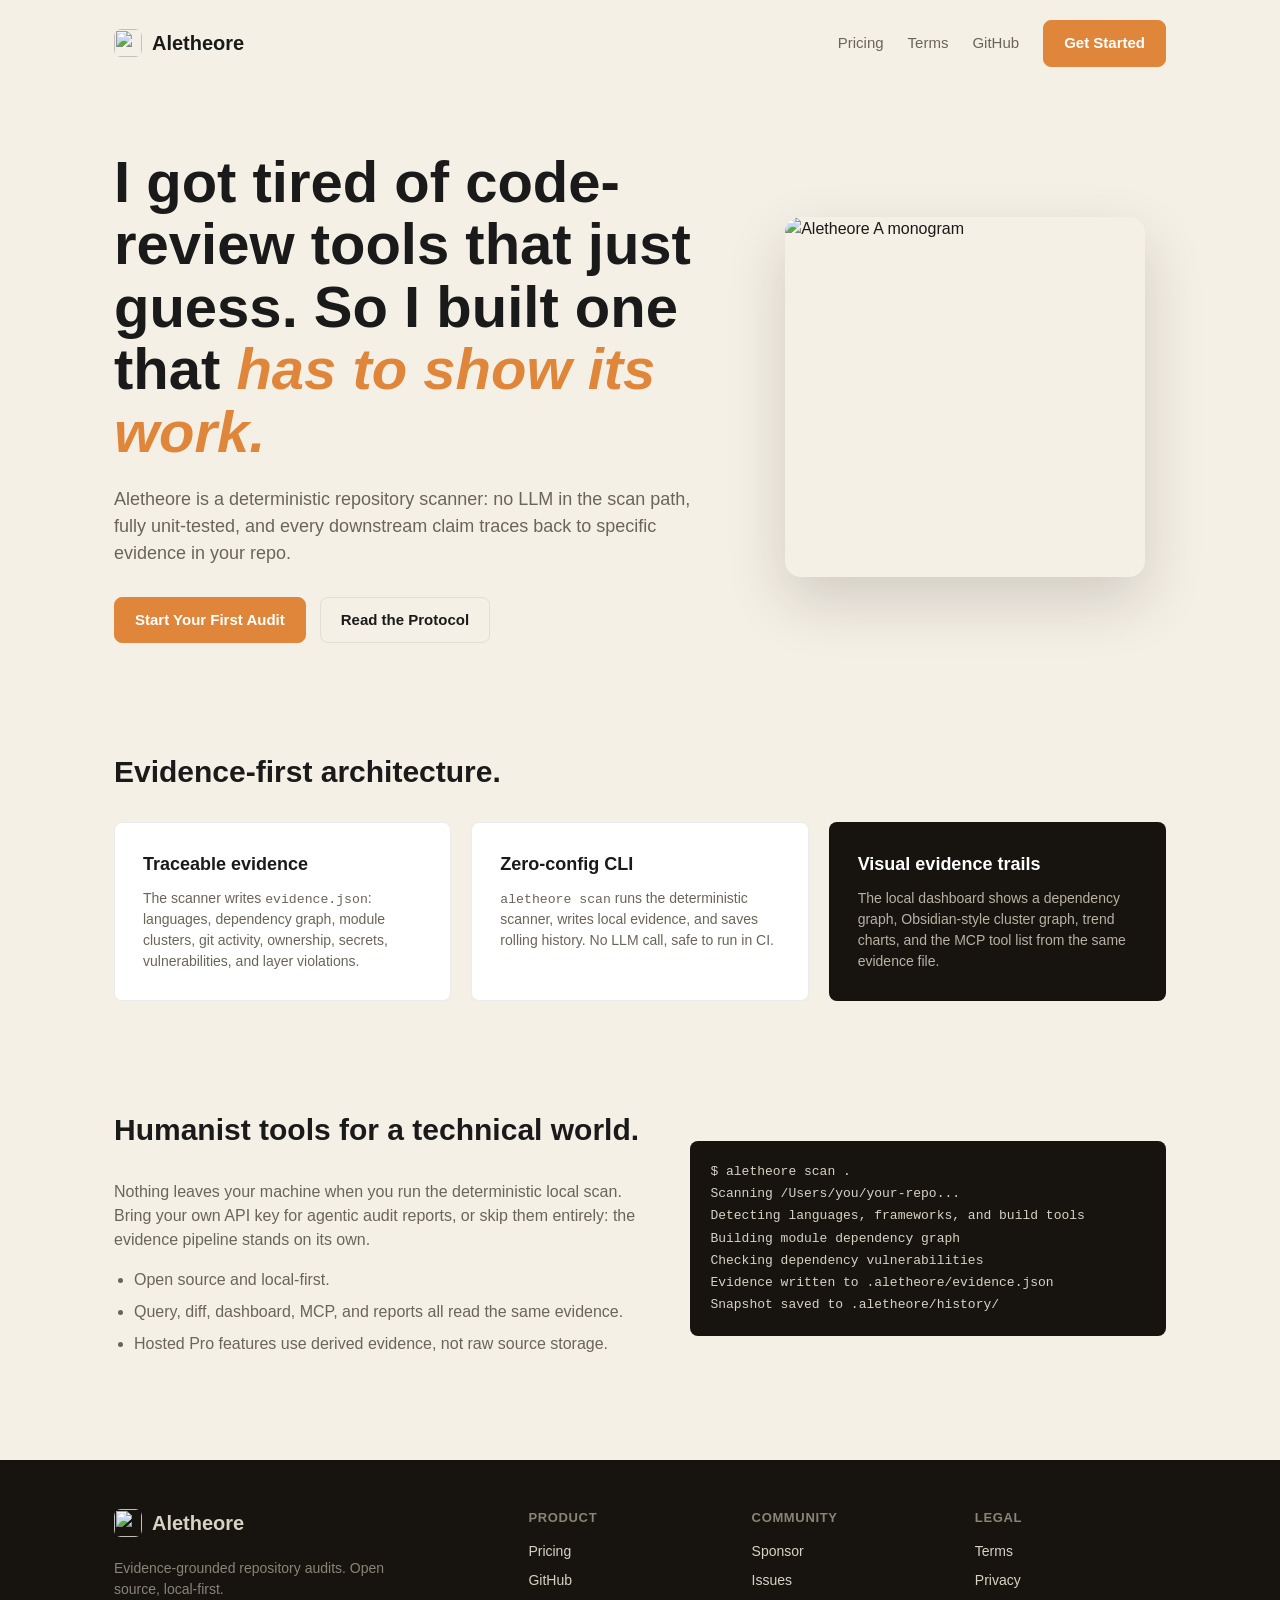
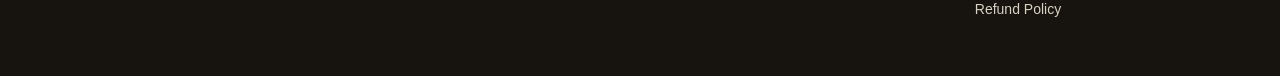
==== website/index.html @ d3b2829f "feat(website): add Aletheore marketing site" ====
<!doctype html>
<html lang="en">
<head>
  <meta charset="utf-8">
  <meta name="viewport" content="width=device-width, initial-scale=1">
  <title>Aletheore - Evidence-grounded code audits</title>
  <meta name="description" content="A deterministic scanner that never states a claim it cannot point back to a specific fact in your repo.">
  <link rel="stylesheet" href="styles.css">
</head>
<body>
  <div class="container">
    <nav class="site-nav" aria-label="Main navigation">
      <a class="wordmark" href="index.html">
        <img src="assets/logo-mark.png" alt="" width="28" height="28">
        Aletheore
      </a>
      <div class="nav-links">
        <a href="pricing.html">Pricing</a>
        <a href="terms.html">Terms</a>
        <a href="https://github.com/Aletheore/Aletheore">GitHub</a>
        <a class="btn btn-primary" href="https://github.com/Aletheore/Aletheore">Get Started</a>
      </div>
    </nav>

    <section class="hero">
      <div>
        <h1>I got tired of code-review tools that just guess. So I built one that <span class="accent">has to show its work.</span></h1>
        <p>Aletheore is a deterministic repository scanner: no LLM in the scan path, fully unit-tested, and every downstream claim traces back to specific evidence in your repo.</p>
        <div class="hero-actions">
          <a class="btn btn-primary" href="https://github.com/Aletheore/Aletheore">Start Your First Audit</a>
          <a class="btn btn-secondary" href="https://github.com/Aletheore/Aletheore">Read the Protocol</a>
        </div>
      </div>
      <div class="hero-mark">
        <img src="assets/logo-mark.png" alt="Aletheore A monogram">
      </div>
    </section>

    <section>
      <h2>Evidence-first architecture.</h2>
      <div class="card-grid">
        <article class="card">
          <h3>Traceable evidence</h3>
          <p>The scanner writes <code>evidence.json</code>: languages, dependency graph, module clusters, git activity, ownership, secrets, vulnerabilities, and layer violations.</p>
        </article>
        <article class="card">
          <h3>Zero-config CLI</h3>
          <p><code>aletheore scan</code> runs the deterministic scanner, writes local evidence, and saves rolling history. No LLM call, safe to run in CI.</p>
        </article>
        <article class="card dark">
          <h3>Visual evidence trails</h3>
          <p>The local dashboard shows a dependency graph, Obsidian-style cluster graph, trend charts, and the MCP tool list from the same evidence file.</p>
        </article>
      </div>
    </section>

    <section class="humanist">
      <div>
        <h2>Humanist tools for a technical world.</h2>
        <p>Nothing leaves your machine when you run the deterministic local scan. Bring your own API key for agentic audit reports, or skip them entirely: the evidence pipeline stands on its own.</p>
        <ul>
          <li>Open source and local-first.</li>
          <li>Query, diff, dashboard, MCP, and reports all read the same evidence.</li>
          <li>Hosted Pro features use derived evidence, not raw source storage.</li>
        </ul>
      </div>
      <div class="terminal" aria-label="Example Aletheore scan output">
        $ aletheore scan .<br>
        Scanning /Users/you/your-repo...<br>
        Detecting languages, frameworks, and build tools<br>
        Building module dependency graph<br>
        Checking dependency vulnerabilities<br>
        Evidence written to .aletheore/evidence.json<br>
        Snapshot saved to .aletheore/history/
      </div>
    </section>
  </div>

  <footer>
    <div class="container footer-grid">
      <div>
        <a class="wordmark" href="index.html">
          <img src="assets/logo-mark.png" alt="" width="24" height="24">
          Aletheore
        </a>
        <p class="footer-note">Evidence-grounded repository audits. Open source, local-first.</p>
      </div>
      <div>
        <h4>Product</h4>
        <a href="pricing.html">Pricing</a>
        <a href="https://github.com/Aletheore/Aletheore">GitHub</a>
      </div>
      <div>
        <h4>Community</h4>
        <a href="https://github.com/sponsors/ArihantK15">Sponsor</a>
        <a href="https://github.com/Aletheore/Aletheore/issues">Issues</a>
      </div>
      <div>
        <h4>Legal</h4>
        <a href="terms.html">Terms</a>
        <a href="privacy.html">Privacy</a>
        <a href="refund.html">Refund Policy</a>
      </div>
    </div>
  </footer>
</body>
</html>
---- website/styles.css ----
:root {
  --bg-cream: #f5f0e6;
  --bg-dark: #17140f;
  --text-primary: #1a1a1a;
  --text-muted: #6b6459;
  --accent: #e0863a;
  --accent-hover: #c96f26;
  --card-bg: #ffffff;
  --border-subtle: rgba(0, 0, 0, 0.08);
  --font: -apple-system, BlinkMacSystemFont, "Segoe UI", Inter, sans-serif;
}

* {
  box-sizing: border-box;
  margin: 0;
  padding: 0;
}

html {
  scroll-behavior: smooth;
}

body {
  min-width: 320px;
  font-family: var(--font);
  background: var(--bg-cream);
  color: var(--text-primary);
  line-height: 1.5;
}

a {
  color: inherit;
  text-decoration: none;
}

code {
  font-family: "SF Mono", Menlo, Consolas, monospace;
  font-size: 0.94em;
}

.container {
  max-width: 1100px;
  margin: 0 auto;
  padding: 0 24px;
}

.site-nav {
  display: flex;
  align-items: center;
  justify-content: space-between;
  gap: 24px;
  padding: 20px 0;
}

.nav-links {
  display: flex;
  align-items: center;
  gap: 24px;
}

.nav-links a:not(.btn) {
  color: var(--text-muted);
  font-size: 15px;
}

.nav-links a:hover {
  color: var(--text-primary);
}

.wordmark {
  display: inline-flex;
  align-items: center;
  gap: 10px;
  flex-shrink: 0;
  font-size: 20px;
  font-weight: 700;
}

.wordmark img {
  display: block;
  width: 28px;
  height: 28px;
  border-radius: 7px;
}

.btn {
  display: inline-flex;
  align-items: center;
  justify-content: center;
  min-height: 44px;
  padding: 11px 20px;
  border-radius: 8px;
  font-size: 15px;
  font-weight: 650;
  text-align: center;
  cursor: pointer;
}

.btn-primary {
  border: 1px solid var(--accent);
  background: var(--accent);
  color: #fff;
}

.btn-primary:hover {
  border-color: var(--accent-hover);
  background: var(--accent-hover);
  color: #fff;
}

.btn-secondary {
  border: 1px solid var(--border-subtle);
  background: transparent;
  color: var(--text-primary);
}

.btn-secondary:hover {
  border-color: var(--text-primary);
}

.hero {
  display: grid;
  grid-template-columns: minmax(0, 1.35fr) minmax(260px, 0.9fr);
  gap: 48px;
  align-items: center;
  padding: 64px 0 56px;
}

.hero h1 {
  max-width: 720px;
  font-size: clamp(36px, 6vw, 58px);
  line-height: 1.08;
  font-weight: 760;
}

.hero h1 .accent {
  color: var(--accent);
  font-style: italic;
}

.hero p {
  max-width: 590px;
  margin: 22px 0 30px;
  color: var(--text-muted);
  font-size: 18px;
}

.hero-actions {
  display: flex;
  flex-wrap: wrap;
  gap: 14px;
}

.hero-mark {
  display: flex;
  justify-content: center;
}

.hero-mark img {
  width: min(100%, 360px);
  aspect-ratio: 1;
  object-fit: cover;
  border-radius: 16px;
  box-shadow: 0 24px 60px rgba(23, 20, 15, 0.16);
}

section {
  padding: 56px 0;
}

section h2 {
  margin-bottom: 32px;
  font-size: 30px;
  line-height: 1.15;
}

.section-intro {
  max-width: 560px;
  margin: -18px auto 38px;
  color: var(--text-muted);
  font-size: 17px;
  text-align: center;
}

.card-grid {
  display: grid;
  grid-template-columns: repeat(3, minmax(0, 1fr));
  gap: 20px;
}

.card,
.price-card {
  border: 1px solid var(--border-subtle);
  border-radius: 8px;
  background: var(--card-bg);
}

.card {
  padding: 28px;
}

.card.dark {
  background: var(--bg-dark);
  color: #fff;
}

.card h3,
.price-card h3 {
  margin-bottom: 10px;
  font-size: 18px;
}

.card p,
.price-card p,
.price-card li {
  color: var(--text-muted);
  font-size: 14px;
}

.card.dark p {
  color: #b9b1a4;
}

.humanist {
  display: grid;
  grid-template-columns: minmax(0, 1fr) minmax(320px, 0.9fr);
  gap: 48px;
  align-items: center;
}

.humanist p,
.legal-body p {
  color: var(--text-muted);
}

.humanist ul,
.price-card ul {
  margin-top: 16px;
  padding-left: 20px;
}

.humanist li {
  margin-bottom: 8px;
  color: var(--text-muted);
}

.terminal {
  overflow-x: auto;
  border-radius: 8px;
  background: var(--bg-dark);
  color: #d8d2c5;
  padding: 20px;
  font-family: "SF Mono", Menlo, Consolas, monospace;
  font-size: 13px;
  line-height: 1.7;
}

.pricing-hero {
  padding-top: 40px;
  text-align: center;
}

.pricing-hero h1 {
  font-size: 38px;
  line-height: 1.15;
}

.pricing-grid {
  display: grid;
  grid-template-columns: repeat(2, minmax(0, 1fr));
  gap: 24px;
  max-width: 780px;
  margin: 0 auto;
  text-align: left;
}

.price-card {
  padding: 36px;
}

.price-card.pro {
  border-color: var(--accent);
  box-shadow: 0 16px 40px rgba(224, 134, 58, 0.12);
}

.price-was {
  margin-right: 8px;
  color: var(--text-muted);
  font-size: 16px;
  text-decoration: line-through;
}

.price-now {
  font-size: 38px;
  font-weight: 760;
}

.price-sub {
  margin: 4px 0 20px;
  color: var(--text-muted);
  font-size: 14px;
}

.price-card li {
  margin-bottom: 8px;
}

.legal-body {
  max-width: 720px;
  padding: 48px 0 80px;
}

.legal-body h1 {
  margin-bottom: 24px;
  font-size: 34px;
}

.legal-body h2 {
  margin: 32px 0 12px;
  font-size: 20px;
}

.legal-body p {
  margin-bottom: 14px;
}

.legal-body a {
  color: var(--accent);
}

footer {
  margin-top: 40px;
  padding: 48px 0;
  background: var(--bg-dark);
  color: #d8d2c5;
}

.footer-grid {
  display: grid;
  grid-template-columns: 2fr 1fr 1fr 1fr;
  gap: 32px;
}

footer h4 {
  margin-bottom: 14px;
  color: #8a8377;
  font-size: 13px;
  letter-spacing: 0.05em;
  text-transform: uppercase;
}

footer a {
  display: block;
  margin-bottom: 8px;
  color: #d8d2c5;
  font-size: 14px;
}

footer a:hover {
  color: #fff;
}

.footer-note {
  max-width: 300px;
  margin-top: 12px;
  color: #8a8377;
  font-size: 14px;
}

@media (max-width: 760px) {
  .container {
    padding: 0 18px;
  }

  .site-nav,
  .nav-links {
    align-items: flex-start;
  }

  .site-nav {
    flex-direction: column;
  }

  .nav-links {
    flex-wrap: wrap;
    gap: 14px;
  }

  .hero,
  .humanist,
  .card-grid,
  .pricing-grid,
  .footer-grid {
    grid-template-columns: 1fr;
  }

  .hero {
    padding-top: 42px;
  }

  .hero-mark {
    justify-content: flex-start;
  }

  .hero-mark img {
    max-width: 240px;
  }

  section {
    padding: 42px 0;
  }

  .price-card {
    padding: 28px;
  }
}
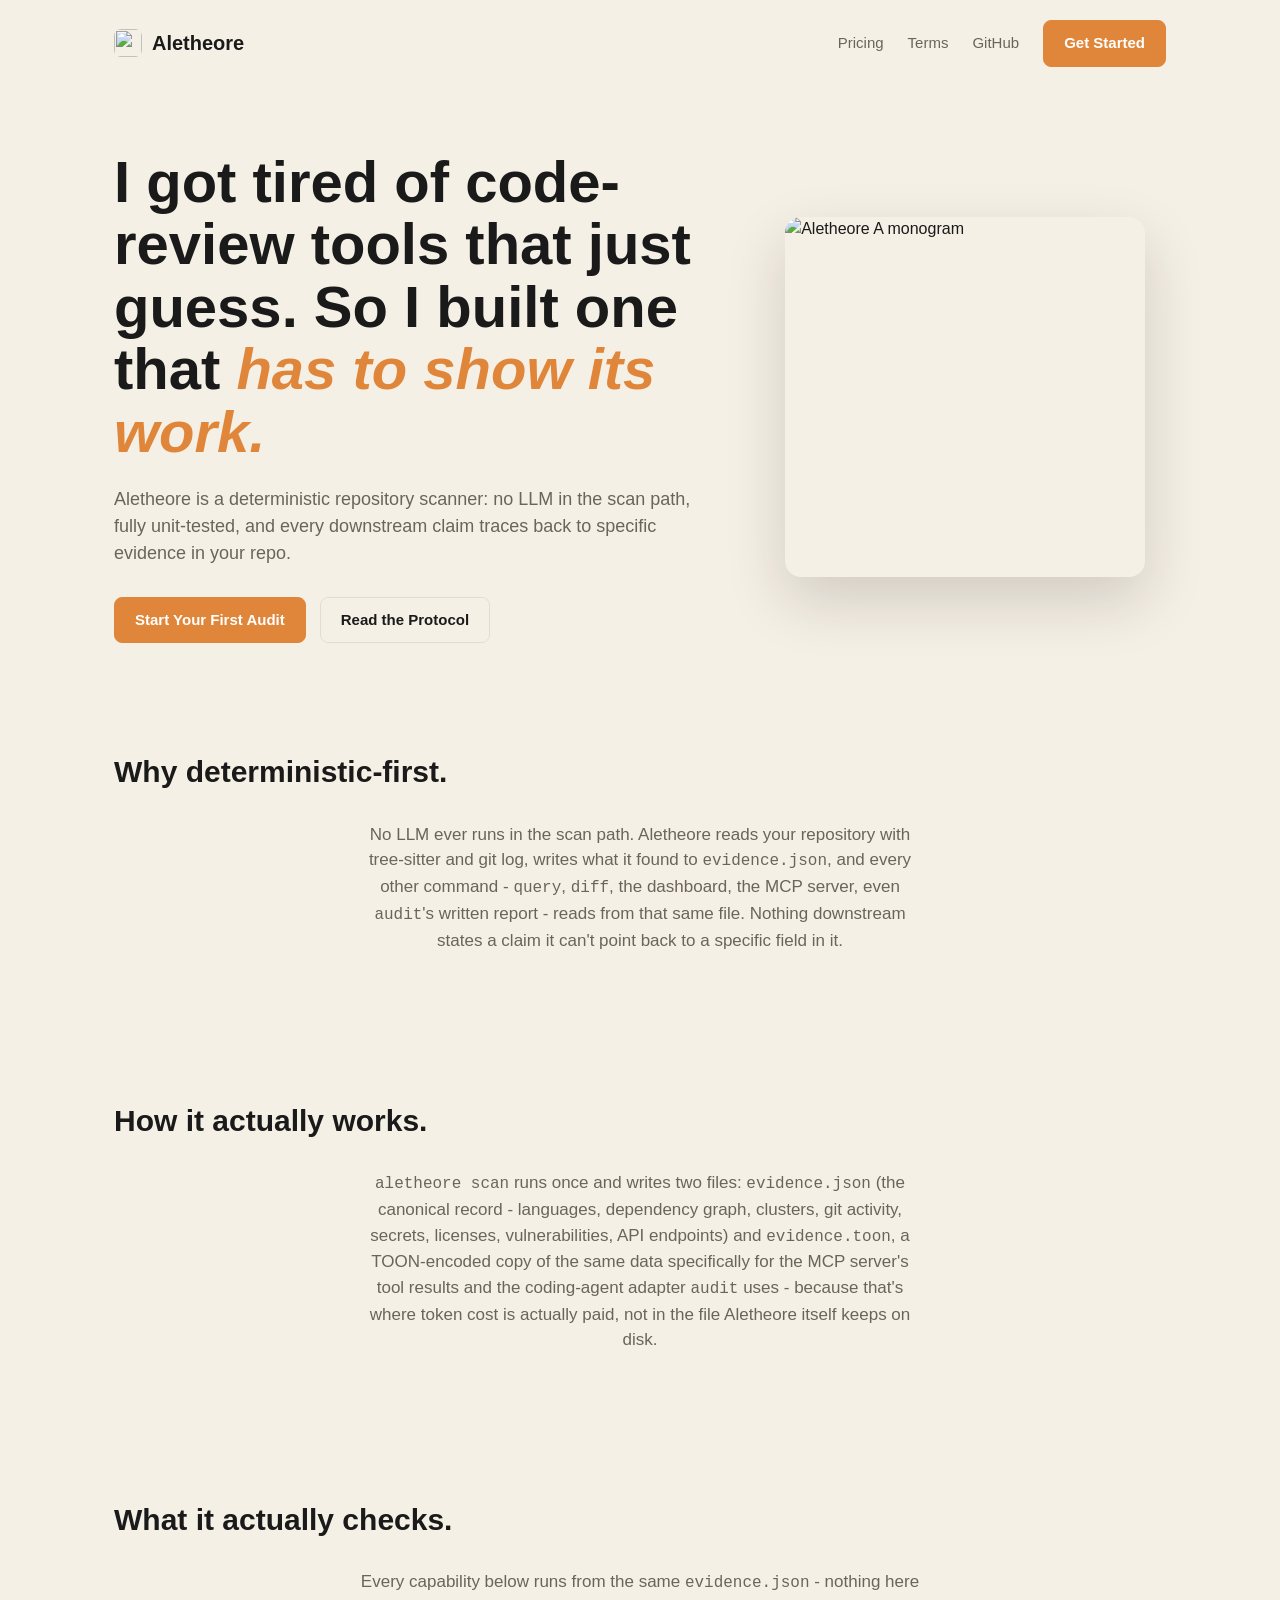
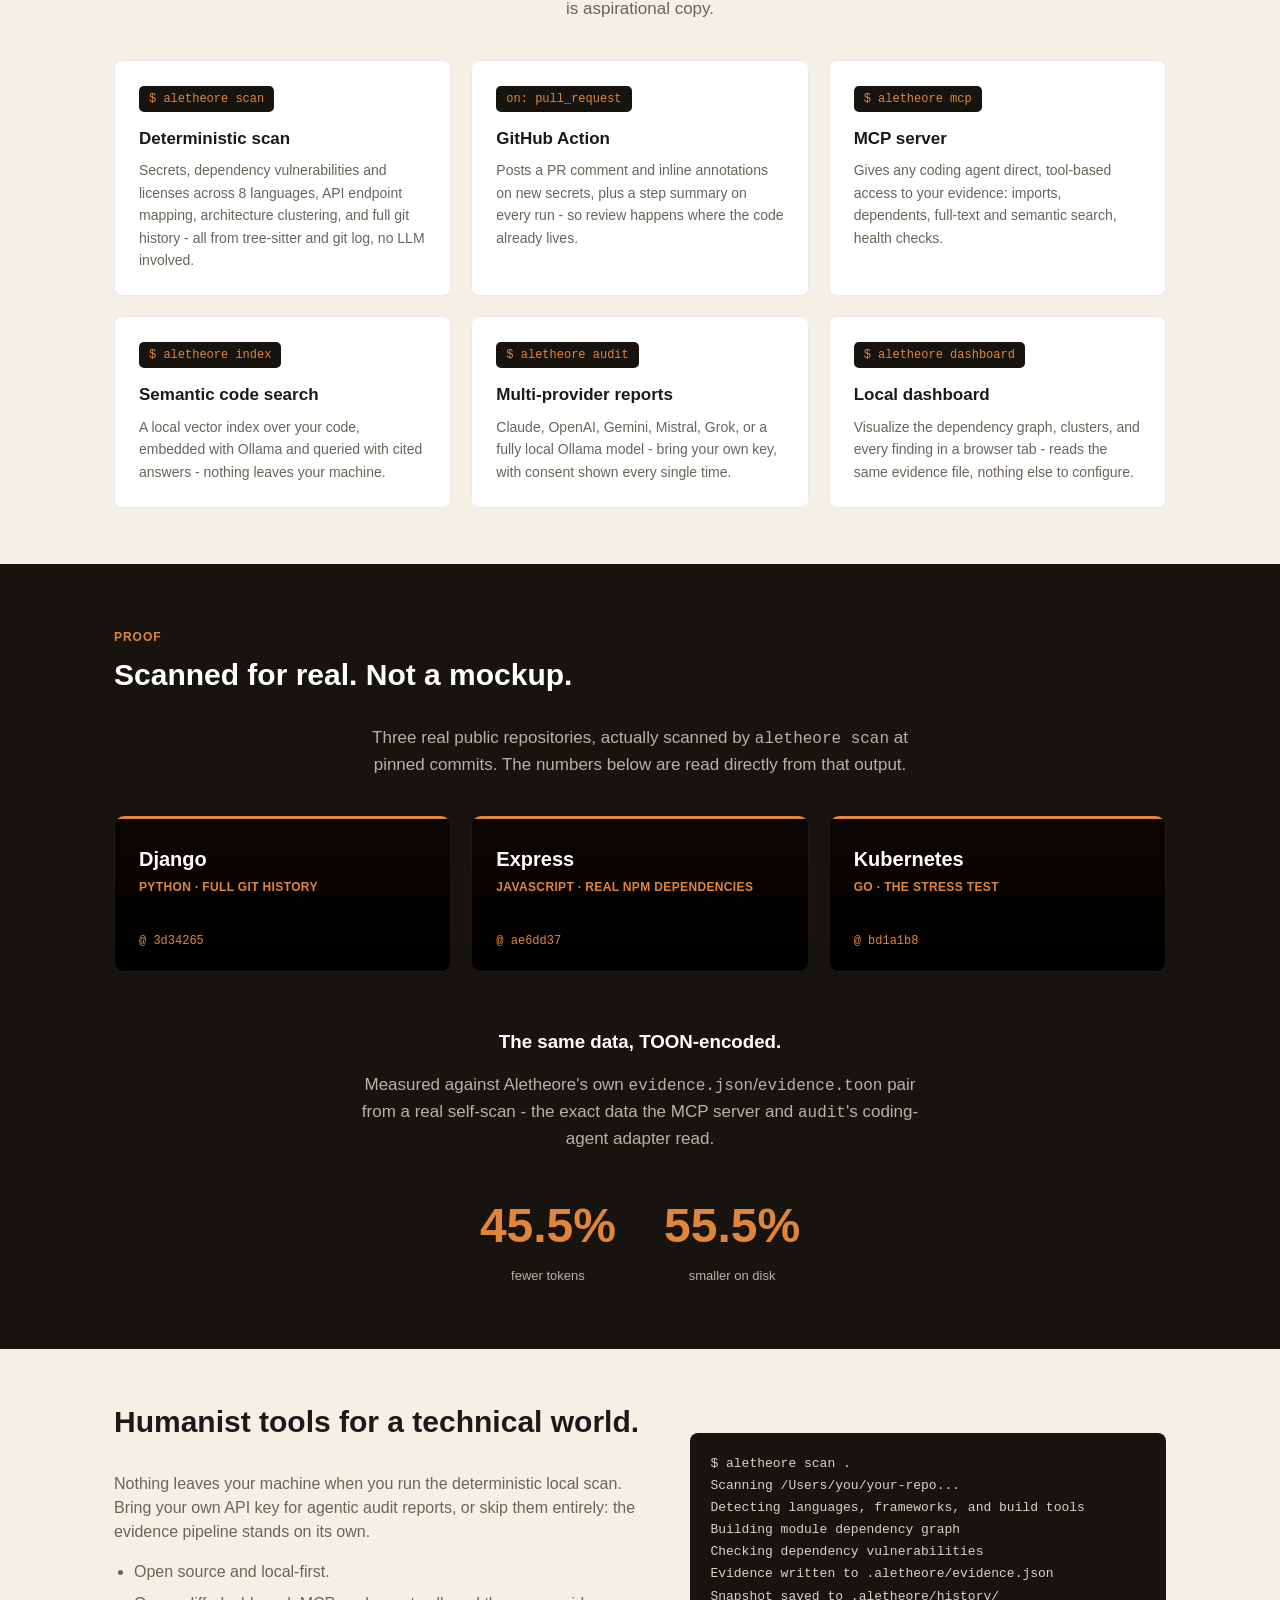
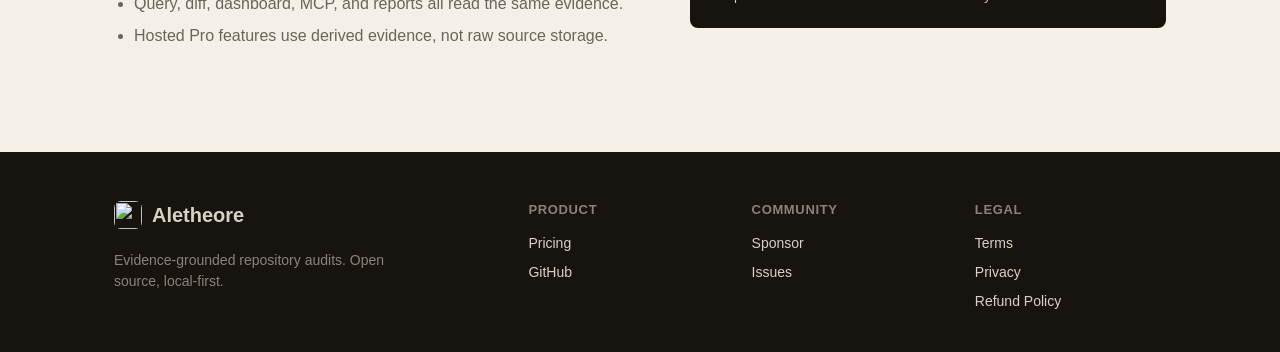
==== commit a080ee79: "fix(website): fix heading/text overlaps, full-bleed proof zone, add favicon and real features sectio" ====
--- a/website/index.html
+++ b/website/index.html
@@ -5,6 +5,7 @@
   <meta name="viewport" content="width=device-width, initial-scale=1">
   <title>Aletheore - Evidence-grounded code audits</title>
   <meta name="description" content="A deterministic scanner that never states a claim it cannot point back to a specific fact in your repo.">
+  <link rel="icon" type="image/png" href="assets/logo-mark.png">
   <link rel="stylesheet" href="styles.css">
 </head>
 <body>
@@ -36,21 +37,94 @@
       </div>
     </section>
 
-    <section>
-      <h2>Evidence-first architecture.</h2>
-      <div class="card-grid">
-        <article class="card">
-          <h3>Traceable evidence</h3>
-          <p>The scanner writes <code>evidence.json</code>: languages, dependency graph, module clusters, git activity, ownership, secrets, vulnerabilities, and layer violations.</p>
+    <section id="why">
+      <h2>Why deterministic-first.</h2>
+      <p class="section-intro">No LLM ever runs in the scan path. Aletheore reads your repository with tree-sitter and git log, writes what it found to <code>evidence.json</code>, and every other command - <code>query</code>, <code>diff</code>, the dashboard, the MCP server, even <code>audit</code>'s written report - reads from that same file. Nothing downstream states a claim it can't point back to a specific field in it.</p>
+    </section>
+
+    <section id="how">
+      <h2>How it actually works.</h2>
+      <p class="section-intro"><code>aletheore scan</code> runs once and writes two files: <code>evidence.json</code> (the canonical record - languages, dependency graph, clusters, git activity, secrets, licenses, vulnerabilities, API endpoints) and <code>evidence.toon</code>, a <a href="https://toonformat.dev">TOON</a>-encoded copy of the same data specifically for the MCP server's tool results and the coding-agent adapter <code>audit</code> uses - because that's where token cost is actually paid, not in the file Aletheore itself keeps on disk.</p>
+    </section>
+
+    <section id="features">
+      <h2>What it actually checks.</h2>
+      <p class="section-intro">Every capability below runs from the same <code>evidence.json</code> - nothing here is aspirational copy.</p>
+      <div class="feature-grid">
+        <article class="feature-card">
+          <p class="feature-cmd">$ aletheore scan</p>
+          <h3>Deterministic scan</h3>
+          <p>Secrets, dependency vulnerabilities and licenses across 8 languages, API endpoint mapping, architecture clustering, and full git history - all from tree-sitter and git log, no LLM involved.</p>
         </article>
-        <article class="card">
-          <h3>Zero-config CLI</h3>
-          <p><code>aletheore scan</code> runs the deterministic scanner, writes local evidence, and saves rolling history. No LLM call, safe to run in CI.</p>
+        <article class="feature-card">
+          <p class="feature-cmd">on: pull_request</p>
+          <h3>GitHub Action</h3>
+          <p>Posts a PR comment and inline annotations on new secrets, plus a step summary on every run - so review happens where the code already lives.</p>
         </article>
-        <article class="card dark">
-          <h3>Visual evidence trails</h3>
-          <p>The local dashboard shows a dependency graph, Obsidian-style cluster graph, trend charts, and the MCP tool list from the same evidence file.</p>
+        <article class="feature-card">
+          <p class="feature-cmd">$ aletheore mcp</p>
+          <h3>MCP server</h3>
+          <p>Gives any coding agent direct, tool-based access to your evidence: imports, dependents, full-text and semantic search, health checks.</p>
         </article>
+        <article class="feature-card">
+          <p class="feature-cmd">$ aletheore index</p>
+          <h3>Semantic code search</h3>
+          <p>A local vector index over your code, embedded with Ollama and queried with cited answers - nothing leaves your machine.</p>
+        </article>
+        <article class="feature-card">
+          <p class="feature-cmd">$ aletheore audit</p>
+          <h3>Multi-provider reports</h3>
+          <p>Claude, OpenAI, Gemini, Mistral, Grok, or a fully local Ollama model - bring your own key, with consent shown every single time.</p>
+        </article>
+        <article class="feature-card">
+          <p class="feature-cmd">$ aletheore dashboard</p>
+          <h3>Local dashboard</h3>
+          <p>Visualize the dependency graph, clusters, and every finding in a browser tab - reads the same evidence file, nothing else to configure.</p>
+        </article>
+      </div>
+    </section>
+
+    <section id="proof-zone" class="proof-zone">
+      <div class="proof-inner">
+        <div class="proof-label">PROOF</div>
+        <h2>Scanned for real. Not a mockup.</h2>
+        <p class="section-intro">Three real public repositories, actually scanned by <code>aletheore scan</code> at pinned commits. The numbers below are read directly from that output.</p>
+
+        <div class="showcase-grid">
+          <article class="showcase-card" data-repo="django">
+            <h3>Django</h3>
+            <p class="showcase-sub">Python · full git history</p>
+            <ul class="showcase-stats" data-fields="moduleCount,dependencyEdgeCount,clusterCount,totalCommits,licenseFindingsCount,vulnerabilityFindingsCount"></ul>
+            <a class="showcase-sha" href="https://github.com/django/django/commit/3d34265d5d1b83fee5df3c1b6f55087b1a6a1ded" target="_blank" rel="noopener">@ 3d34265</a>
+          </article>
+          <article class="showcase-card" data-repo="express">
+            <h3>Express</h3>
+            <p class="showcase-sub">JavaScript · real npm dependencies</p>
+            <ul class="showcase-stats" data-fields="moduleCount,totalCommits,evidenceJsonBytes,evidenceToonBytes,licenseFindingsCount,vulnerabilityFindingsCount"></ul>
+            <a class="showcase-sha" href="https://github.com/expressjs/express/commit/ae6dd37680e3a00618d6c8a3e522f0ee4eeba1a4" target="_blank" rel="noopener">@ ae6dd37</a>
+          </article>
+          <article class="showcase-card" data-repo="kubernetes">
+            <h3>Kubernetes</h3>
+            <p class="showcase-sub">Go · the stress test</p>
+            <ul class="showcase-stats" data-fields="moduleCount,dependencyEdgeCount,scanSeconds,licenseFindingsCount,vulnerabilityFindingsCount"></ul>
+            <a class="showcase-sha" href="https://github.com/kubernetes/kubernetes/commit/bd1a1b897340ef91595c36439fed49b9072f8b1d" target="_blank" rel="noopener">@ bd1a1b8</a>
+          </article>
+        </div>
+
+        <div class="toon-demo">
+          <h3>The same data, TOON-encoded.</h3>
+          <p class="section-intro">Measured against Aletheore's own <code>evidence.json</code>/<code>evidence.toon</code> pair from a real self-scan - the exact data the MCP server and <code>audit</code>'s coding-agent adapter read.</p>
+          <div class="toon-counters">
+            <div class="toon-counter">
+              <div class="toon-counter-value" id="toon-token-count" data-target="45.5">45.5%</div>
+              <div class="toon-counter-label">fewer tokens</div>
+            </div>
+            <div class="toon-counter">
+              <div class="toon-counter-value" id="toon-byte-count" data-target="55.5">55.5%</div>
+              <div class="toon-counter-label">smaller on disk</div>
+            </div>
+          </div>
+        </div>
       </div>
     </section>
 
@@ -103,5 +177,8 @@
       </div>
     </div>
   </footer>
+  <script src="vendor/motion.js"></script>
+  <script src="showcase-data.js"></script>
+  <script src="script.js"></script>
 </body>
 </html>
--- a/website/styles.css
+++ b/website/styles.css
@@ -176,7 +176,7 @@
 
 .section-intro {
   max-width: 560px;
-  margin: -18px auto 38px;
+  margin: 0 auto 38px;
   color: var(--text-muted);
   font-size: 17px;
   text-align: center;
@@ -202,6 +202,47 @@
 .card.dark {
   background: var(--bg-dark);
   color: #fff;
+}
+
+.feature-grid {
+  display: grid;
+  grid-template-columns: repeat(3, minmax(0, 1fr));
+  gap: 20px;
+}
+
+.feature-card {
+  border: 1px solid var(--border-subtle);
+  border-radius: 8px;
+  background: var(--card-bg);
+  padding: 24px;
+  transition: border-color 0.2s ease, box-shadow 0.2s ease;
+}
+
+.feature-card:hover {
+  border-color: rgba(224, 134, 58, 0.35);
+  box-shadow: 0 12px 28px rgba(23, 20, 15, 0.06);
+}
+
+.feature-cmd {
+  display: inline-block;
+  margin-bottom: 14px;
+  padding: 4px 10px;
+  border-radius: 5px;
+  background: var(--bg-dark);
+  color: var(--accent);
+  font-family: "SF Mono", Menlo, Consolas, monospace;
+  font-size: 12px;
+}
+
+.feature-card h3 {
+  margin-bottom: 8px;
+  font-size: 17px;
+}
+
+.feature-card p:not(.feature-cmd) {
+  color: var(--text-muted);
+  font-size: 14px;
+  line-height: 1.6;
 }
 
 .card h3,
@@ -255,12 +296,163 @@
   line-height: 1.7;
 }
 
+.proof-zone {
+  width: 100vw;
+  margin-left: calc(50% - 50vw);
+  margin-right: calc(50% - 50vw);
+  padding: 64px 24px;
+  background: var(--bg-dark);
+  color: #d8d2c5;
+}
+
+.proof-inner {
+  max-width: 1052px;
+  margin: 0 auto;
+}
+
+.proof-label {
+  margin-bottom: 12px;
+  color: var(--accent);
+  font-size: 12px;
+  font-weight: 700;
+  letter-spacing: 0.08em;
+}
+
+.proof-zone h2 {
+  color: #fff;
+}
+
+.proof-zone .section-intro {
+  color: #b9b1a4;
+}
+
+.proof-zone a {
+  color: var(--accent);
+}
+
+.showcase-grid {
+  display: grid;
+  grid-template-columns: repeat(3, minmax(0, 1fr));
+  gap: 20px;
+  margin-top: 32px;
+}
+
+.showcase-card {
+  position: relative;
+  overflow: hidden;
+  border: 1px solid rgba(255, 255, 255, 0.08);
+  border-radius: 10px;
+  background: linear-gradient(180deg, rgba(224, 134, 58, 0.05), rgba(0, 0, 0, 0)), #000;
+  padding: 28px 24px 20px;
+  transition: transform 0.2s ease, border-color 0.2s ease;
+}
+
+.showcase-card::before {
+  content: "";
+  position: absolute;
+  top: 0;
+  left: 0;
+  right: 0;
+  height: 3px;
+  background: var(--accent);
+}
+
+.showcase-card:hover {
+  transform: translateY(-4px);
+  border-color: rgba(224, 134, 58, 0.4);
+}
+
+.showcase-card h3 {
+  margin-bottom: 4px;
+  font-size: 20px;
+  color: #fff;
+}
+
+.showcase-sub {
+  margin-bottom: 20px;
+  color: var(--accent);
+  font-size: 12px;
+  font-weight: 600;
+  letter-spacing: 0.03em;
+  text-transform: uppercase;
+}
+
+.showcase-stats {
+  list-style: none;
+  padding: 0;
+}
+
+.showcase-stats li {
+  display: flex;
+  justify-content: space-between;
+  align-items: baseline;
+  gap: 12px;
+  padding: 8px 0;
+  border-bottom: 1px solid rgba(255, 255, 255, 0.06);
+  color: #b9b1a4;
+  font-size: 13px;
+}
+
+.showcase-stats li:last-child {
+  border-bottom: none;
+}
+
+.showcase-stats strong {
+  font-variant-numeric: tabular-nums;
+  color: #fff;
+  font-size: 19px;
+  font-weight: 700;
+}
+
+.showcase-sha {
+  display: inline-block;
+  margin-top: 16px;
+  color: #7d7568;
+  font-family: "SF Mono", Menlo, Consolas, monospace;
+  font-size: 12px;
+  transition: color 0.2s ease;
+}
+
+.showcase-sha:hover {
+  color: var(--accent);
+}
+
+.toon-demo {
+  margin-top: 56px;
+  text-align: center;
+}
+
+.toon-demo h3 {
+  margin-bottom: 16px;
+  color: #fff;
+}
+
+.toon-counters {
+  display: flex;
+  justify-content: center;
+  gap: 48px;
+  margin-top: 24px;
+}
+
+.toon-counter-value {
+  color: var(--accent);
+  font-size: 48px;
+  font-weight: 760;
+}
+
+.toon-counter-label {
+  margin-top: 4px;
+  color: #b9b1a4;
+  font-size: 13px;
+}
+
 .pricing-hero {
   padding-top: 40px;
   text-align: center;
 }
 
 .pricing-hero h1 {
+  margin-bottom: 16px;
   font-size: 38px;
   line-height: 1.15;
 }
@@ -275,6 +467,7 @@
 }
 
 .price-card {
+  position: relative;
   padding: 36px;
 }
 
@@ -283,6 +476,20 @@
   box-shadow: 0 16px 40px rgba(224, 134, 58, 0.12);
 }
 
+.price-card.pro::before {
+  content: "Recommended";
+  position: absolute;
+  top: -12px;
+  right: 28px;
+  padding: 4px 12px;
+  border-radius: 100px;
+  background: var(--accent);
+  color: #fff;
+  font-size: 11px;
+  font-weight: 700;
+  letter-spacing: 0.03em;
+}
+
 .price-was {
   margin-right: 8px;
   color: var(--text-muted);
@@ -291,7 +498,8 @@
 }
 
 .price-now {
-  font-size: 38px;
+  font-variant-numeric: tabular-nums;
+  font-size: 40px;
   font-weight: 760;
 }
 
@@ -301,8 +509,24 @@
   font-size: 14px;
 }
 
+.price-card ul {
+  list-style: none;
+  padding-left: 0;
+}
+
 .price-card li {
-  margin-bottom: 8px;
+  position: relative;
+  margin-bottom: 10px;
+  padding-left: 24px;
+  line-height: 1.5;
+}
+
+.price-card li::before {
+  content: "✓";
+  position: absolute;
+  left: 0;
+  color: var(--accent);
+  font-weight: 700;
 }
 
 .legal-body {
@@ -389,6 +613,8 @@
   .hero,
   .humanist,
   .card-grid,
+  .feature-grid,
+  .showcase-grid,
   .pricing-grid,
   .footer-grid {
     grid-template-columns: 1fr;
@@ -413,4 +639,9 @@
   .price-card {
     padding: 28px;
   }
-}
+
+  .toon-counters {
+    flex-direction: column;
+    gap: 24px;
+  }
+}
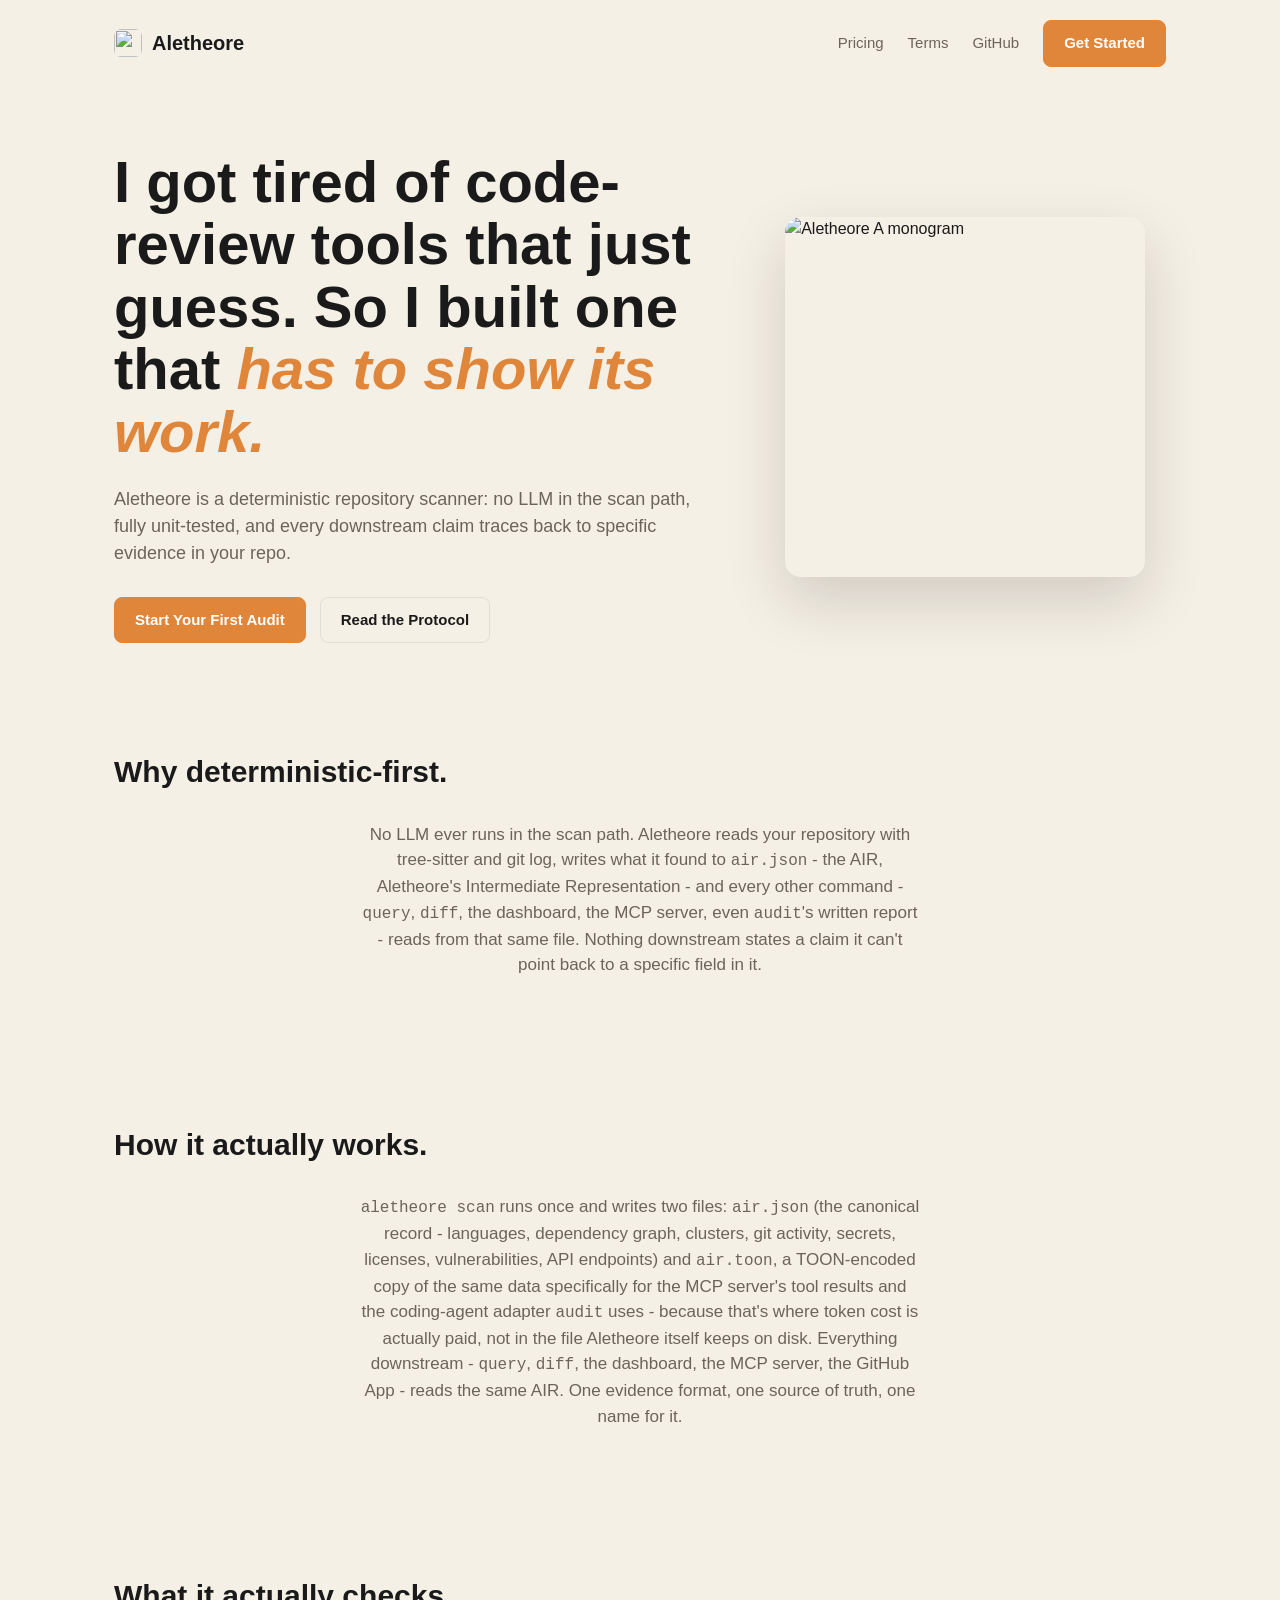
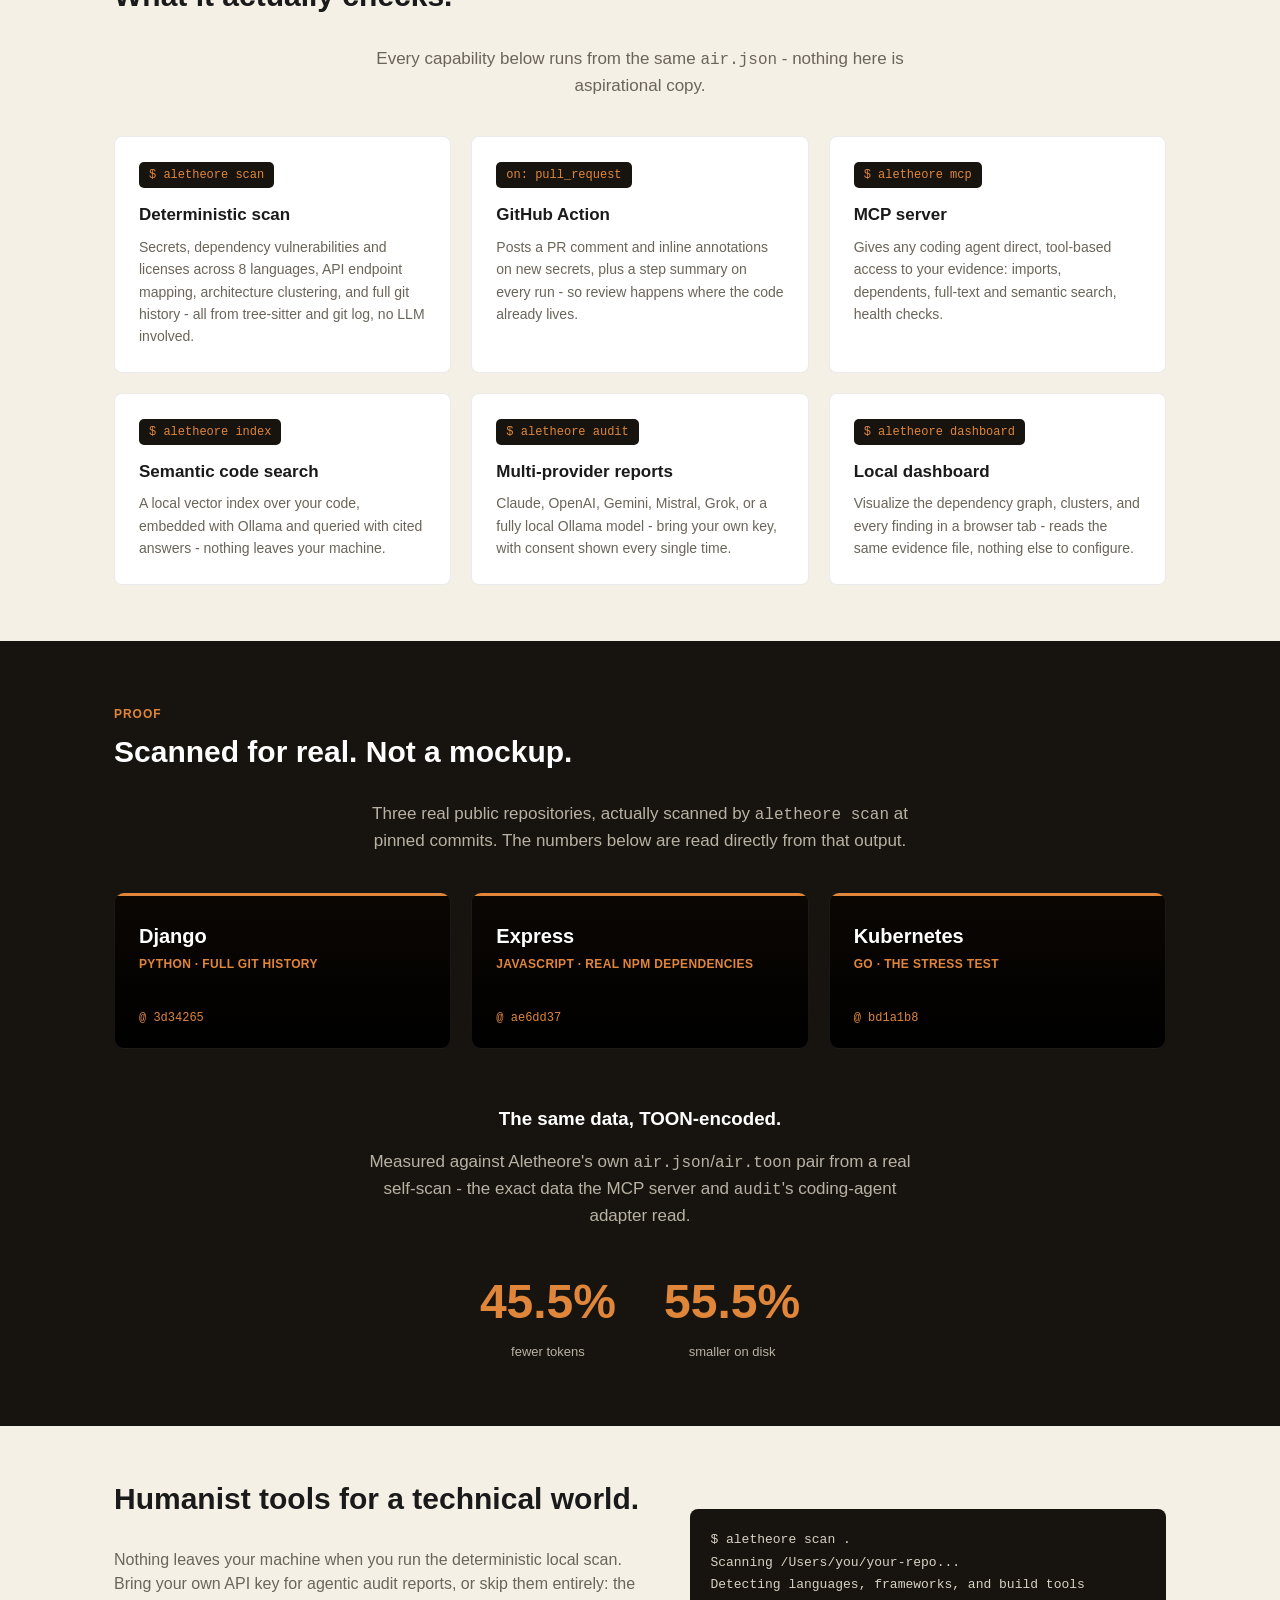
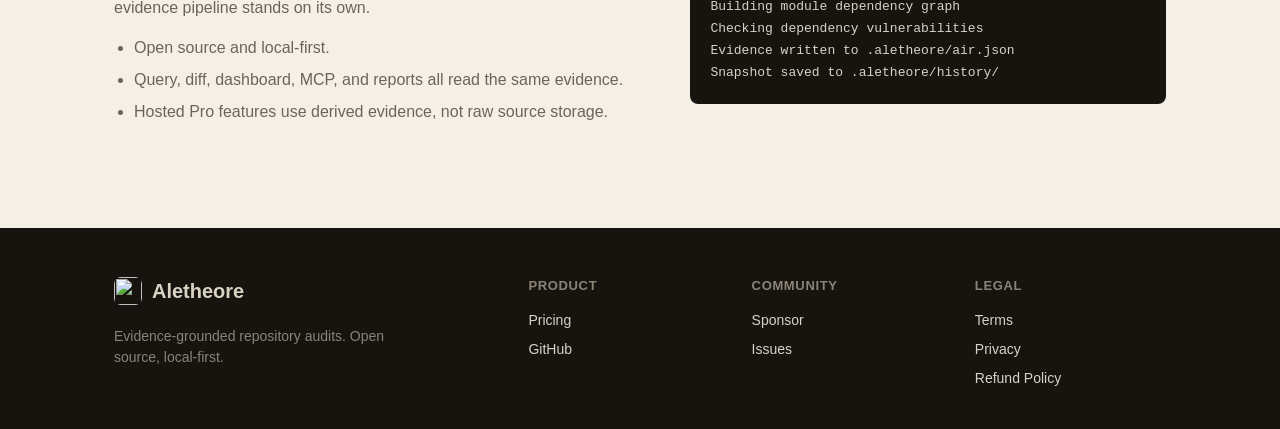
==== commit 64a2cf14: "feat: introduce AIR (Aletheore Intermediate Representation) as a named concept" ====
--- a/website/index.html
+++ b/website/index.html
@@ -39,17 +39,17 @@
 
     <section id="why">
       <h2>Why deterministic-first.</h2>
-      <p class="section-intro">No LLM ever runs in the scan path. Aletheore reads your repository with tree-sitter and git log, writes what it found to <code>evidence.json</code>, and every other command - <code>query</code>, <code>diff</code>, the dashboard, the MCP server, even <code>audit</code>'s written report - reads from that same file. Nothing downstream states a claim it can't point back to a specific field in it.</p>
+      <p class="section-intro">No LLM ever runs in the scan path. Aletheore reads your repository with tree-sitter and git log, writes what it found to <code>air.json</code> - the AIR, Aletheore's Intermediate Representation - and every other command - <code>query</code>, <code>diff</code>, the dashboard, the MCP server, even <code>audit</code>'s written report - reads from that same file. Nothing downstream states a claim it can't point back to a specific field in it.</p>
     </section>
 
     <section id="how">
       <h2>How it actually works.</h2>
-      <p class="section-intro"><code>aletheore scan</code> runs once and writes two files: <code>evidence.json</code> (the canonical record - languages, dependency graph, clusters, git activity, secrets, licenses, vulnerabilities, API endpoints) and <code>evidence.toon</code>, a <a href="https://toonformat.dev">TOON</a>-encoded copy of the same data specifically for the MCP server's tool results and the coding-agent adapter <code>audit</code> uses - because that's where token cost is actually paid, not in the file Aletheore itself keeps on disk.</p>
+      <p class="section-intro"><code>aletheore scan</code> runs once and writes two files: <code>air.json</code> (the canonical record - languages, dependency graph, clusters, git activity, secrets, licenses, vulnerabilities, API endpoints) and <code>air.toon</code>, a <a href="https://toonformat.dev">TOON</a>-encoded copy of the same data specifically for the MCP server's tool results and the coding-agent adapter <code>audit</code> uses - because that's where token cost is actually paid, not in the file Aletheore itself keeps on disk. Everything downstream - <code>query</code>, <code>diff</code>, the dashboard, the MCP server, the GitHub App - reads the same AIR. One evidence format, one source of truth, one name for it.</p>
     </section>
 
     <section id="features">
       <h2>What it actually checks.</h2>
-      <p class="section-intro">Every capability below runs from the same <code>evidence.json</code> - nothing here is aspirational copy.</p>
+      <p class="section-intro">Every capability below runs from the same <code>air.json</code> - nothing here is aspirational copy.</p>
       <div class="feature-grid">
         <article class="feature-card">
           <p class="feature-cmd">$ aletheore scan</p>
@@ -113,7 +113,7 @@
 
         <div class="toon-demo">
           <h3>The same data, TOON-encoded.</h3>
-          <p class="section-intro">Measured against Aletheore's own <code>evidence.json</code>/<code>evidence.toon</code> pair from a real self-scan - the exact data the MCP server and <code>audit</code>'s coding-agent adapter read.</p>
+          <p class="section-intro">Measured against Aletheore's own <code>air.json</code>/<code>air.toon</code> pair from a real self-scan - the exact data the MCP server and <code>audit</code>'s coding-agent adapter read.</p>
           <div class="toon-counters">
             <div class="toon-counter">
               <div class="toon-counter-value" id="toon-token-count" data-target="45.5">45.5%</div>
@@ -144,7 +144,7 @@
         Detecting languages, frameworks, and build tools<br>
         Building module dependency graph<br>
         Checking dependency vulnerabilities<br>
-        Evidence written to .aletheore/evidence.json<br>
+        Evidence written to .aletheore/air.json<br>
         Snapshot saved to .aletheore/history/
       </div>
     </section>
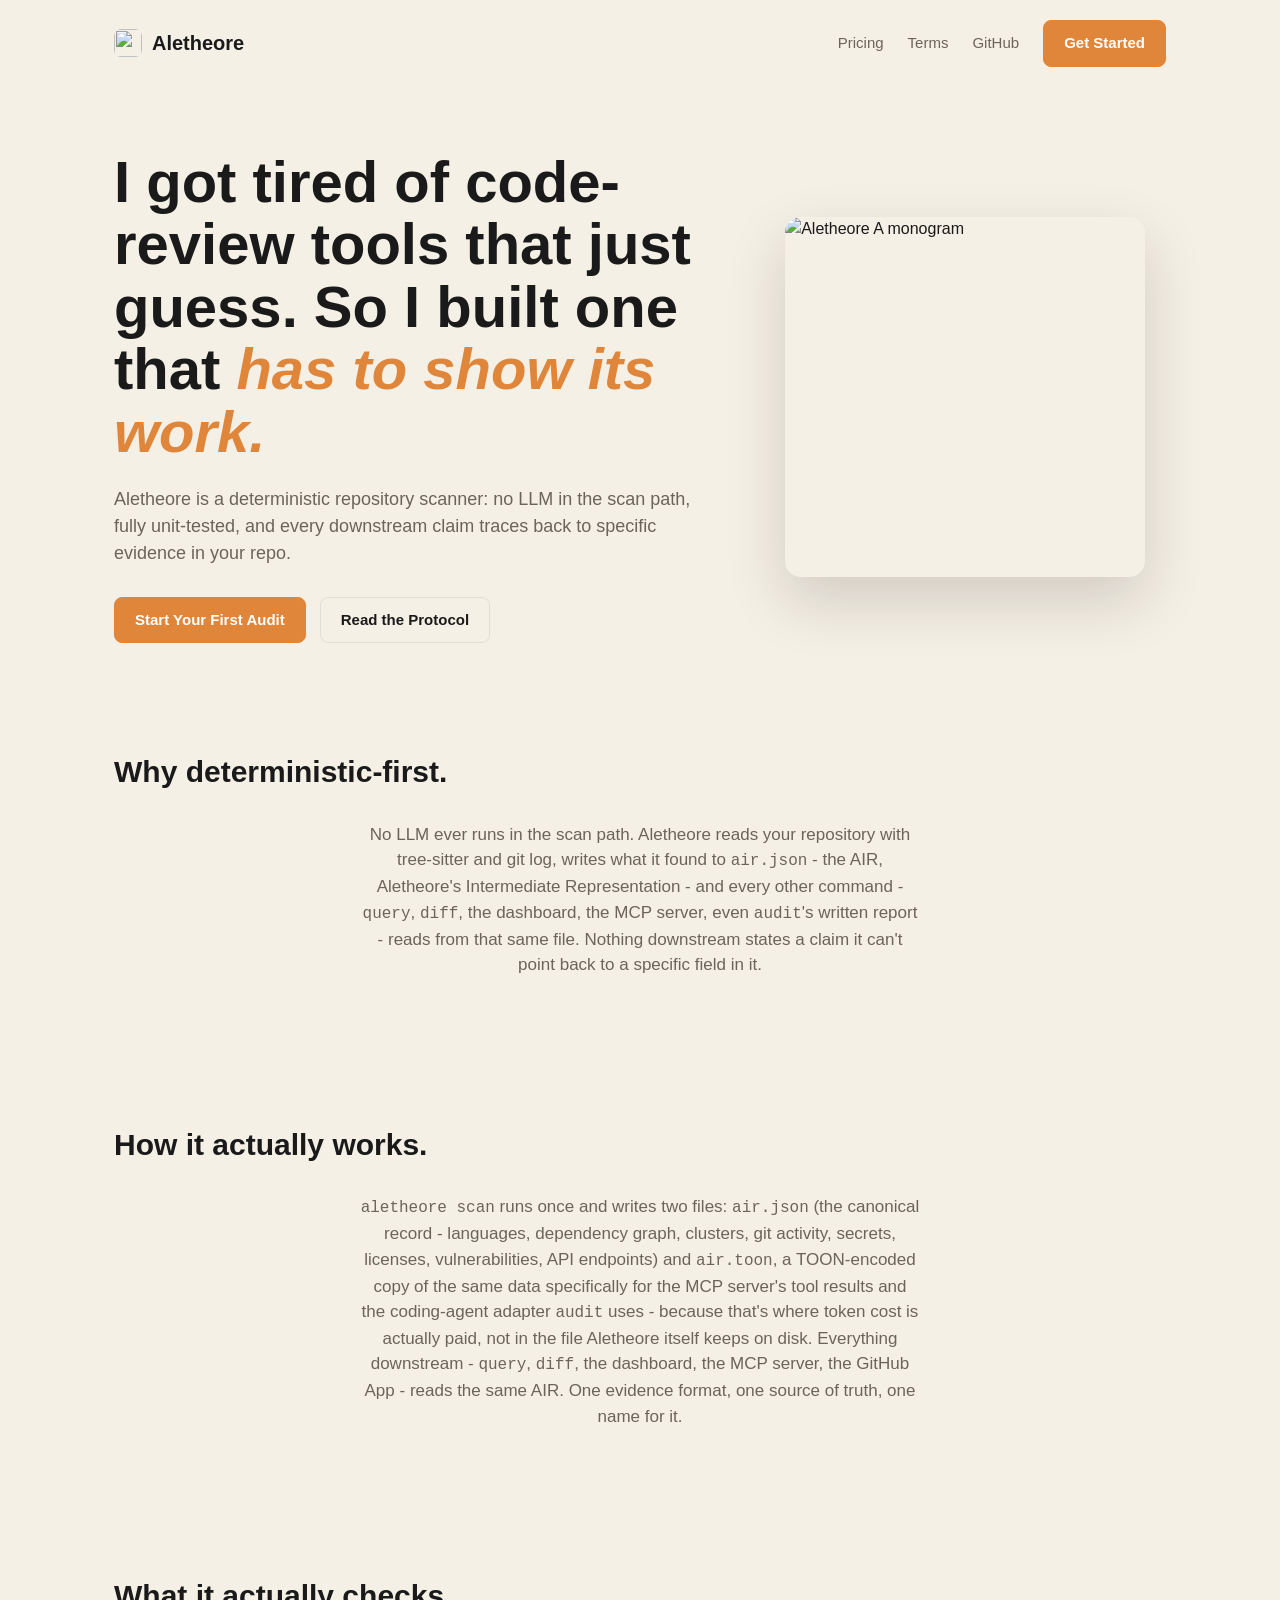
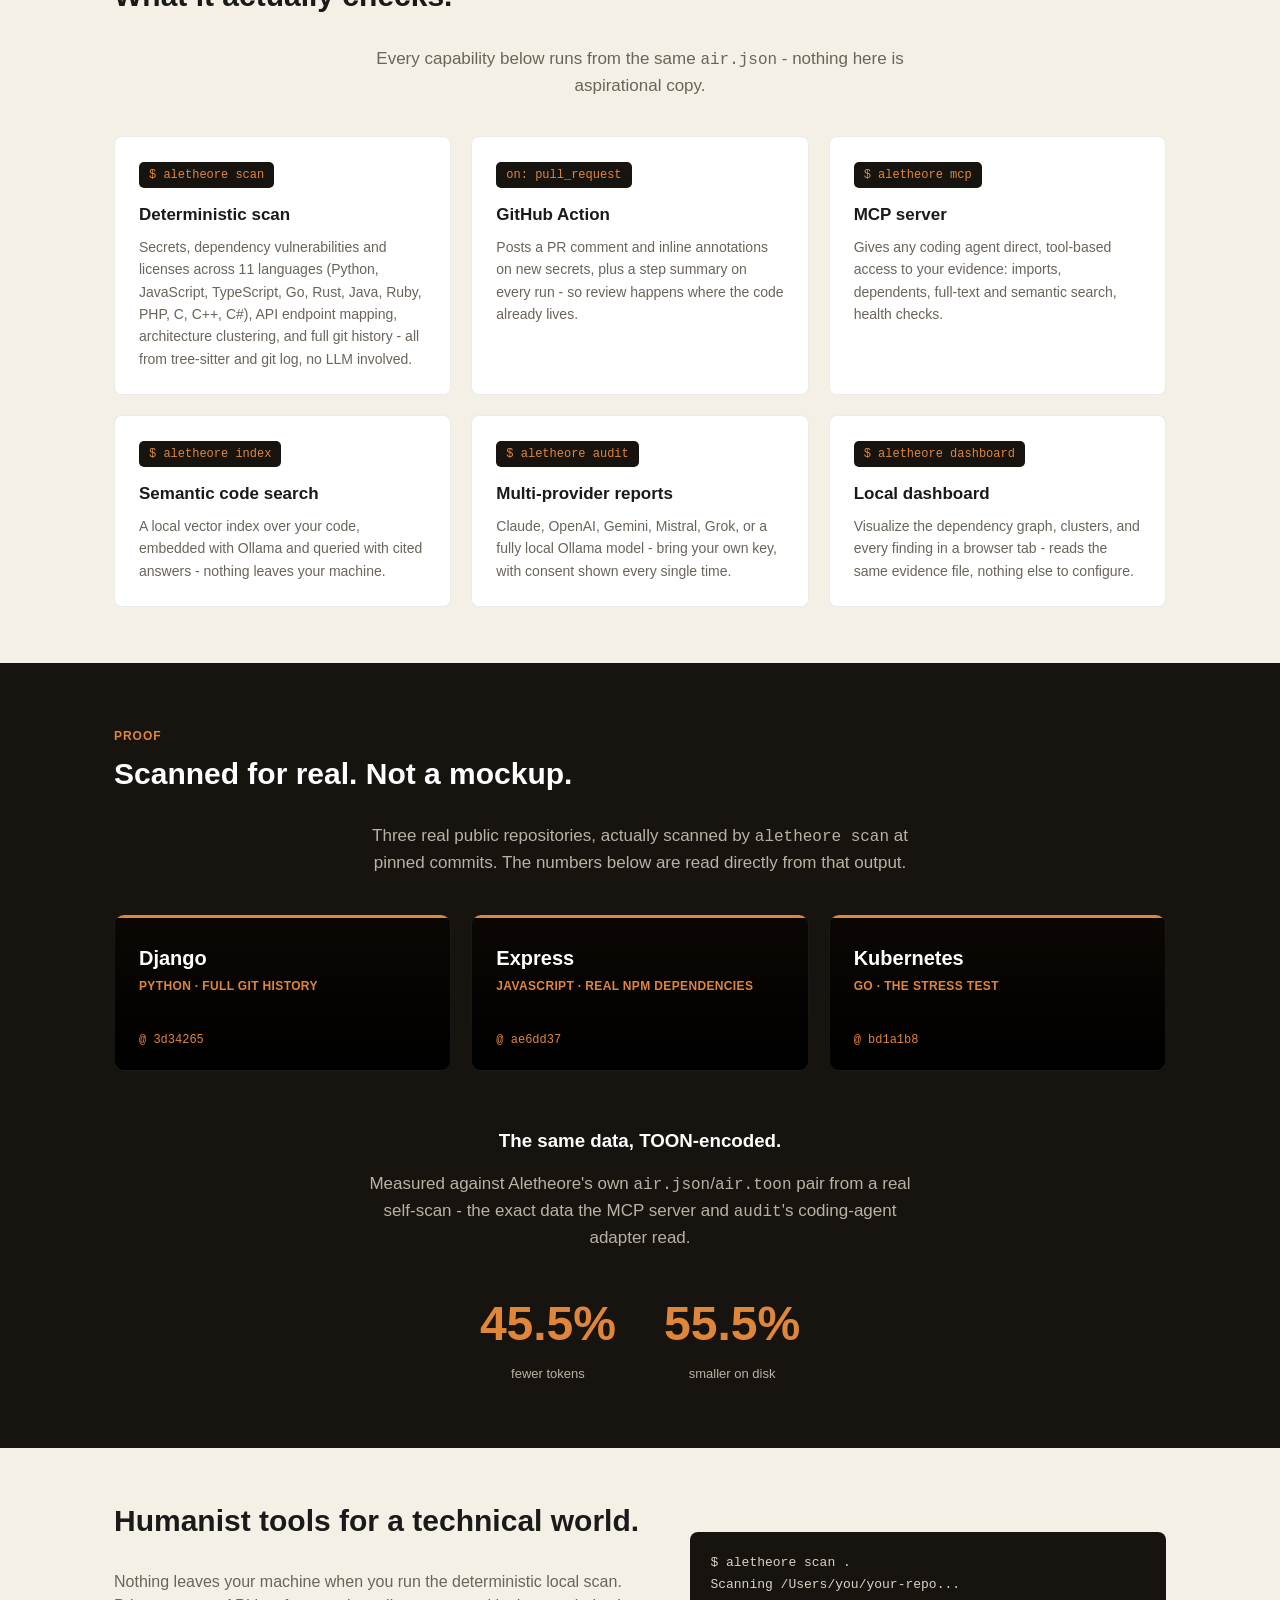
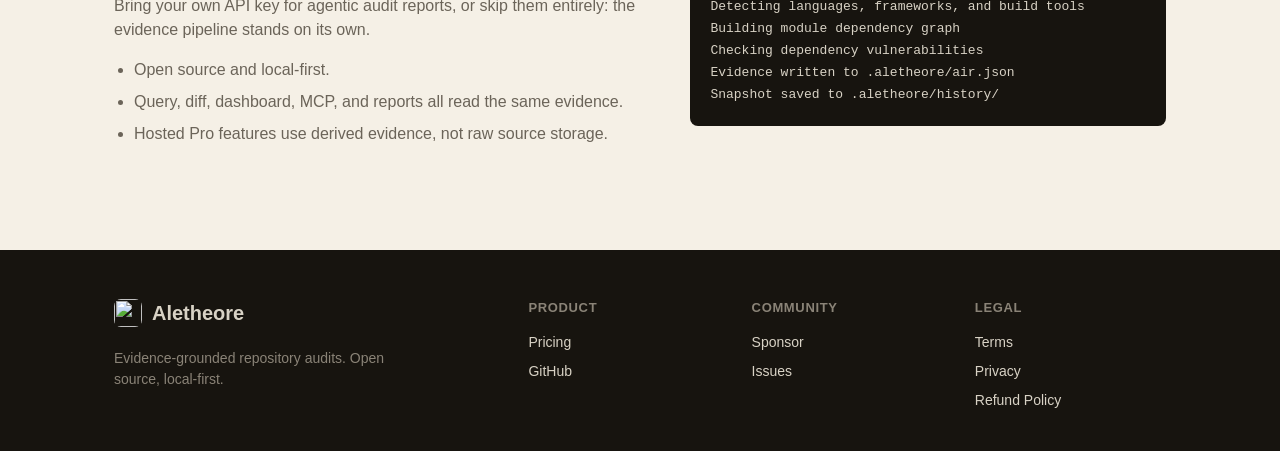
==== commit f5142d69: "fix: update stale '8 languages' claim to the real count of 11" ====
--- a/website/index.html
+++ b/website/index.html
@@ -54,7 +54,7 @@
         <article class="feature-card">
           <p class="feature-cmd">$ aletheore scan</p>
           <h3>Deterministic scan</h3>
-          <p>Secrets, dependency vulnerabilities and licenses across 8 languages, API endpoint mapping, architecture clustering, and full git history - all from tree-sitter and git log, no LLM involved.</p>
+          <p>Secrets, dependency vulnerabilities and licenses across 11 languages (Python, JavaScript, TypeScript, Go, Rust, Java, Ruby, PHP, C, C++, C#), API endpoint mapping, architecture clustering, and full git history - all from tree-sitter and git log, no LLM involved.</p>
         </article>
         <article class="feature-card">
           <p class="feature-cmd">on: pull_request</p>
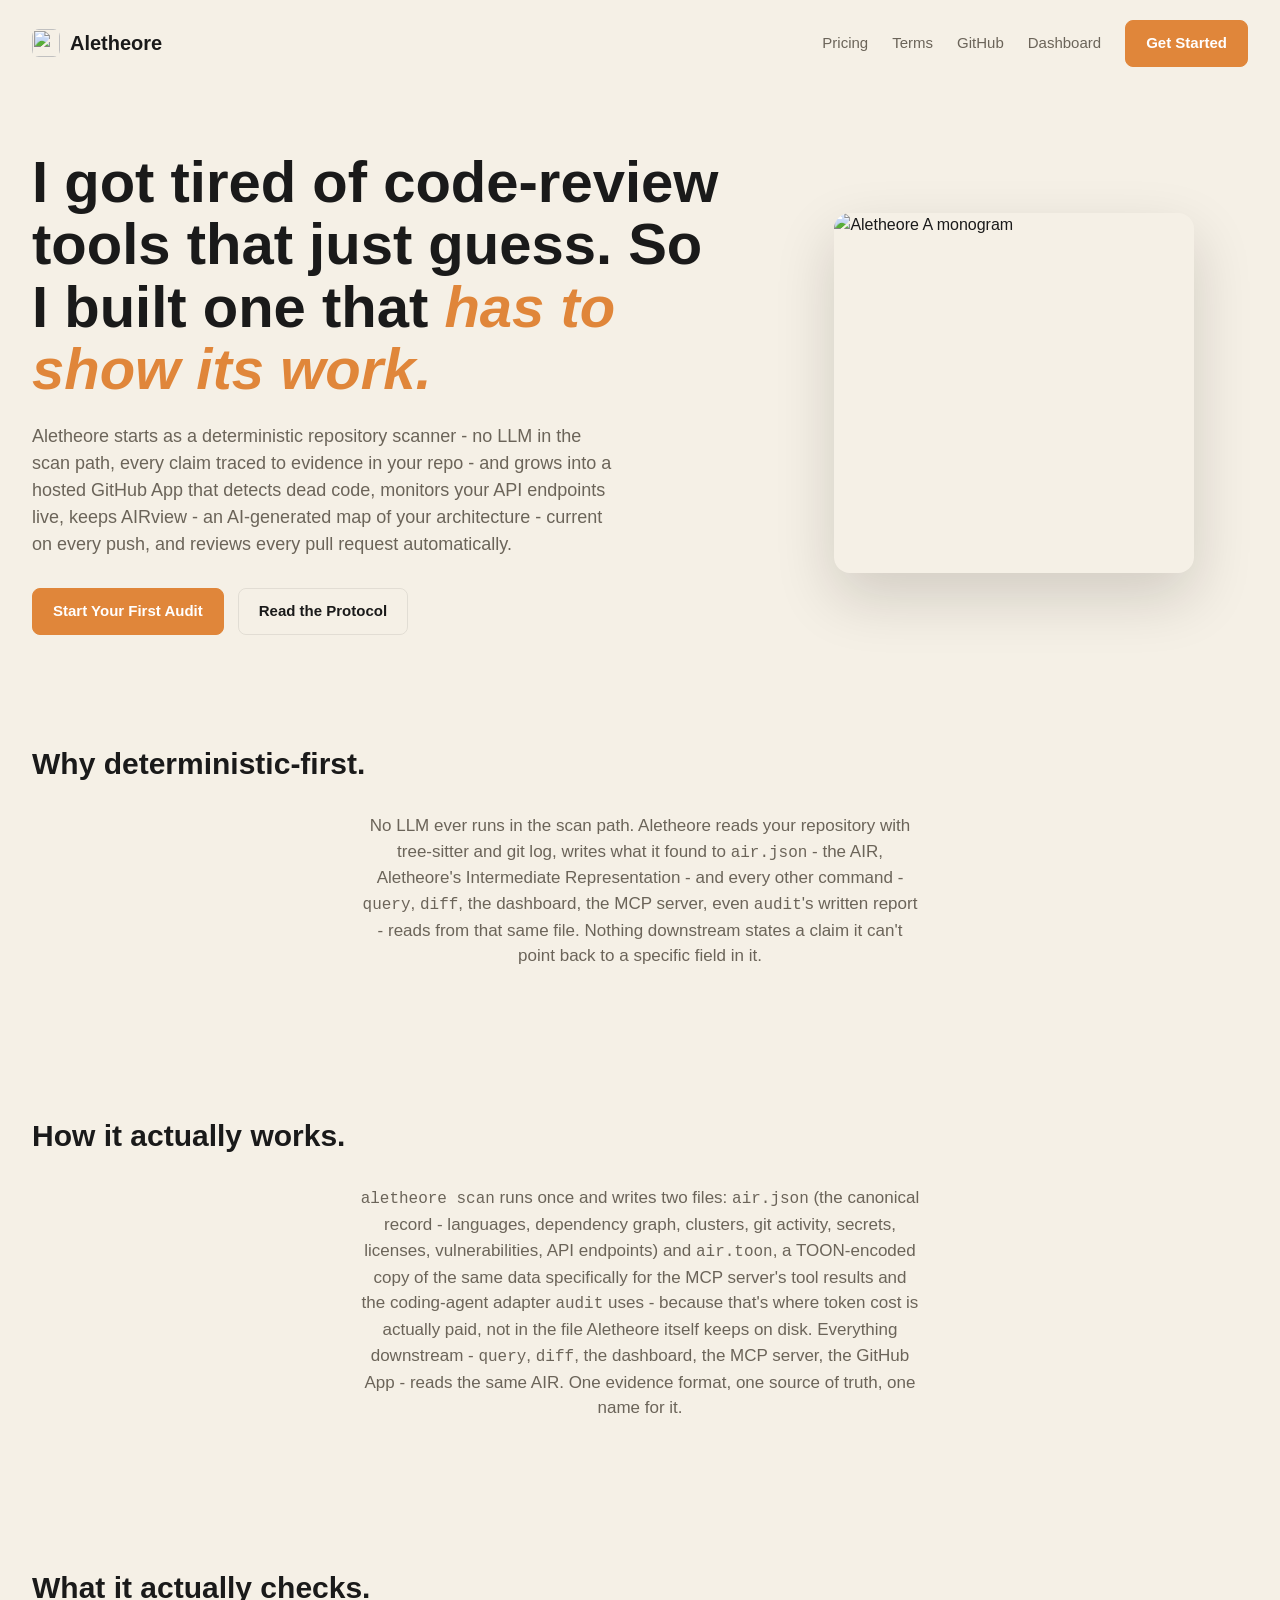
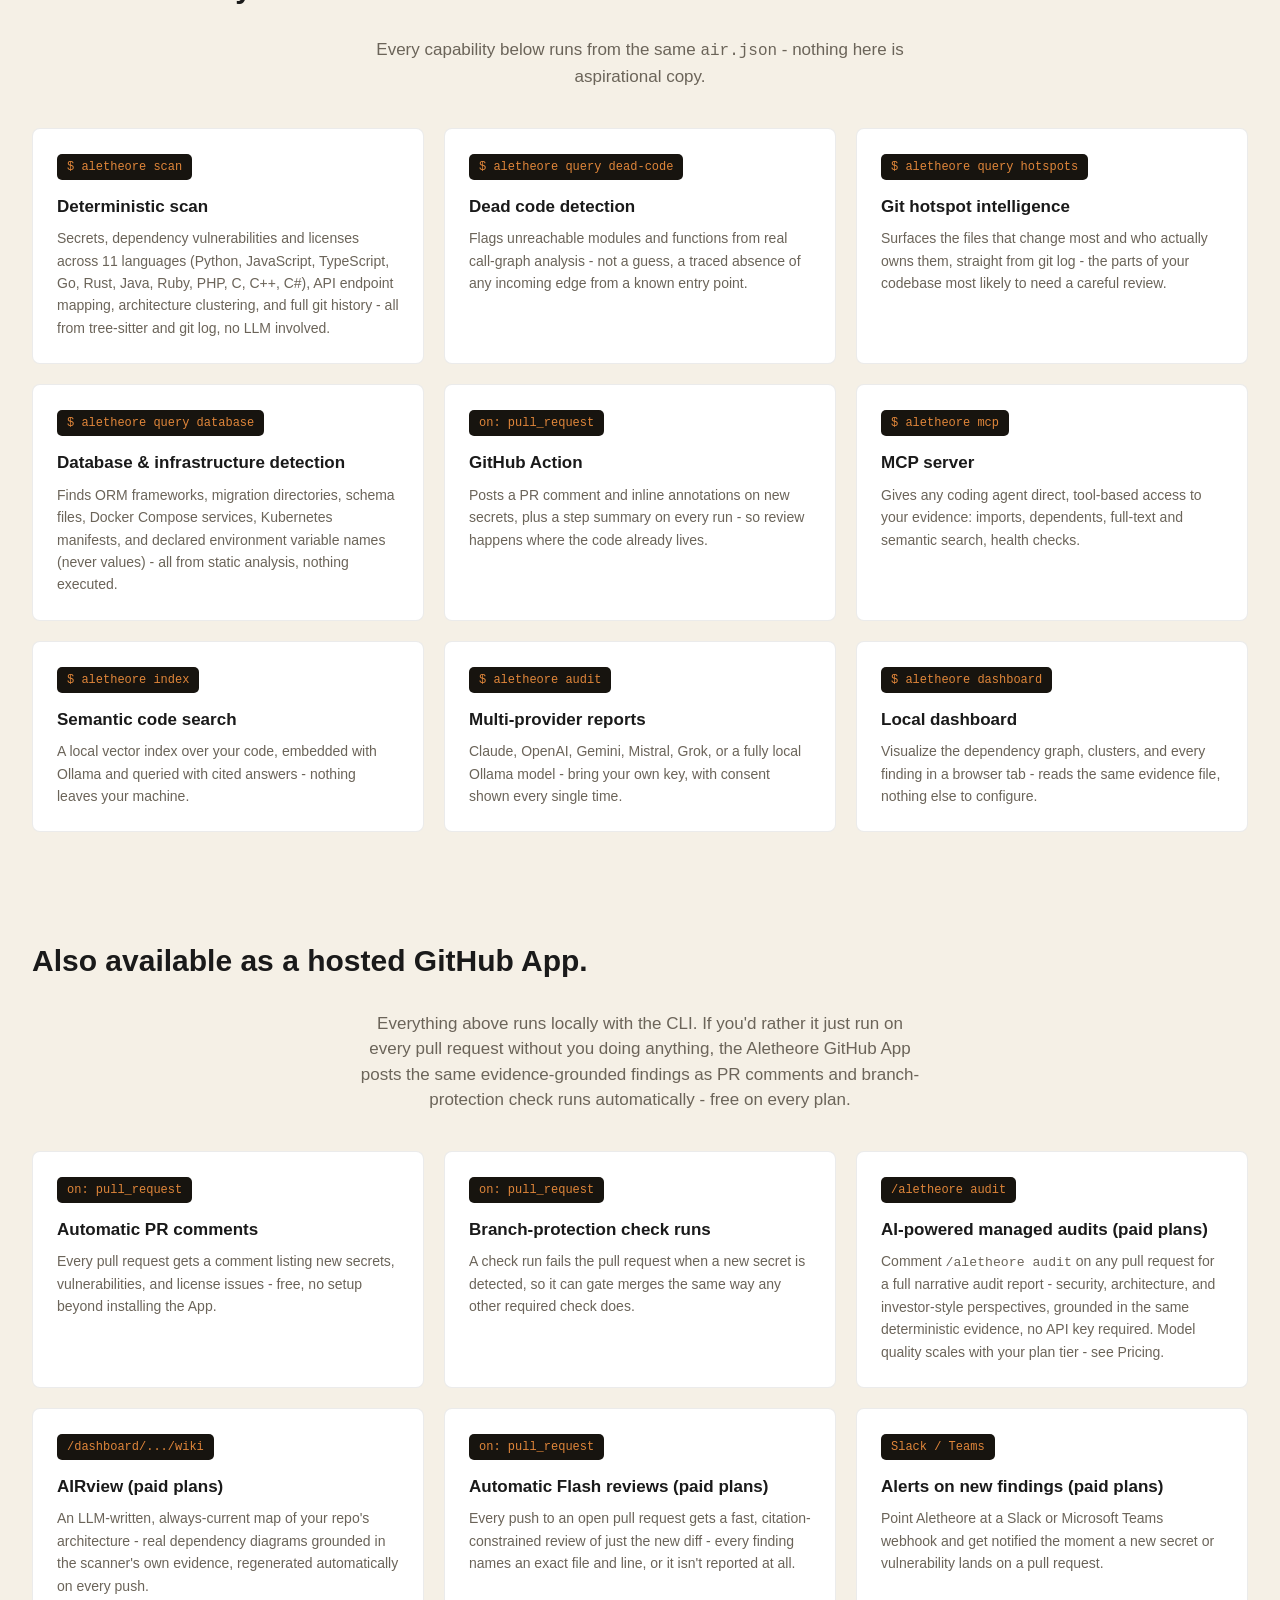
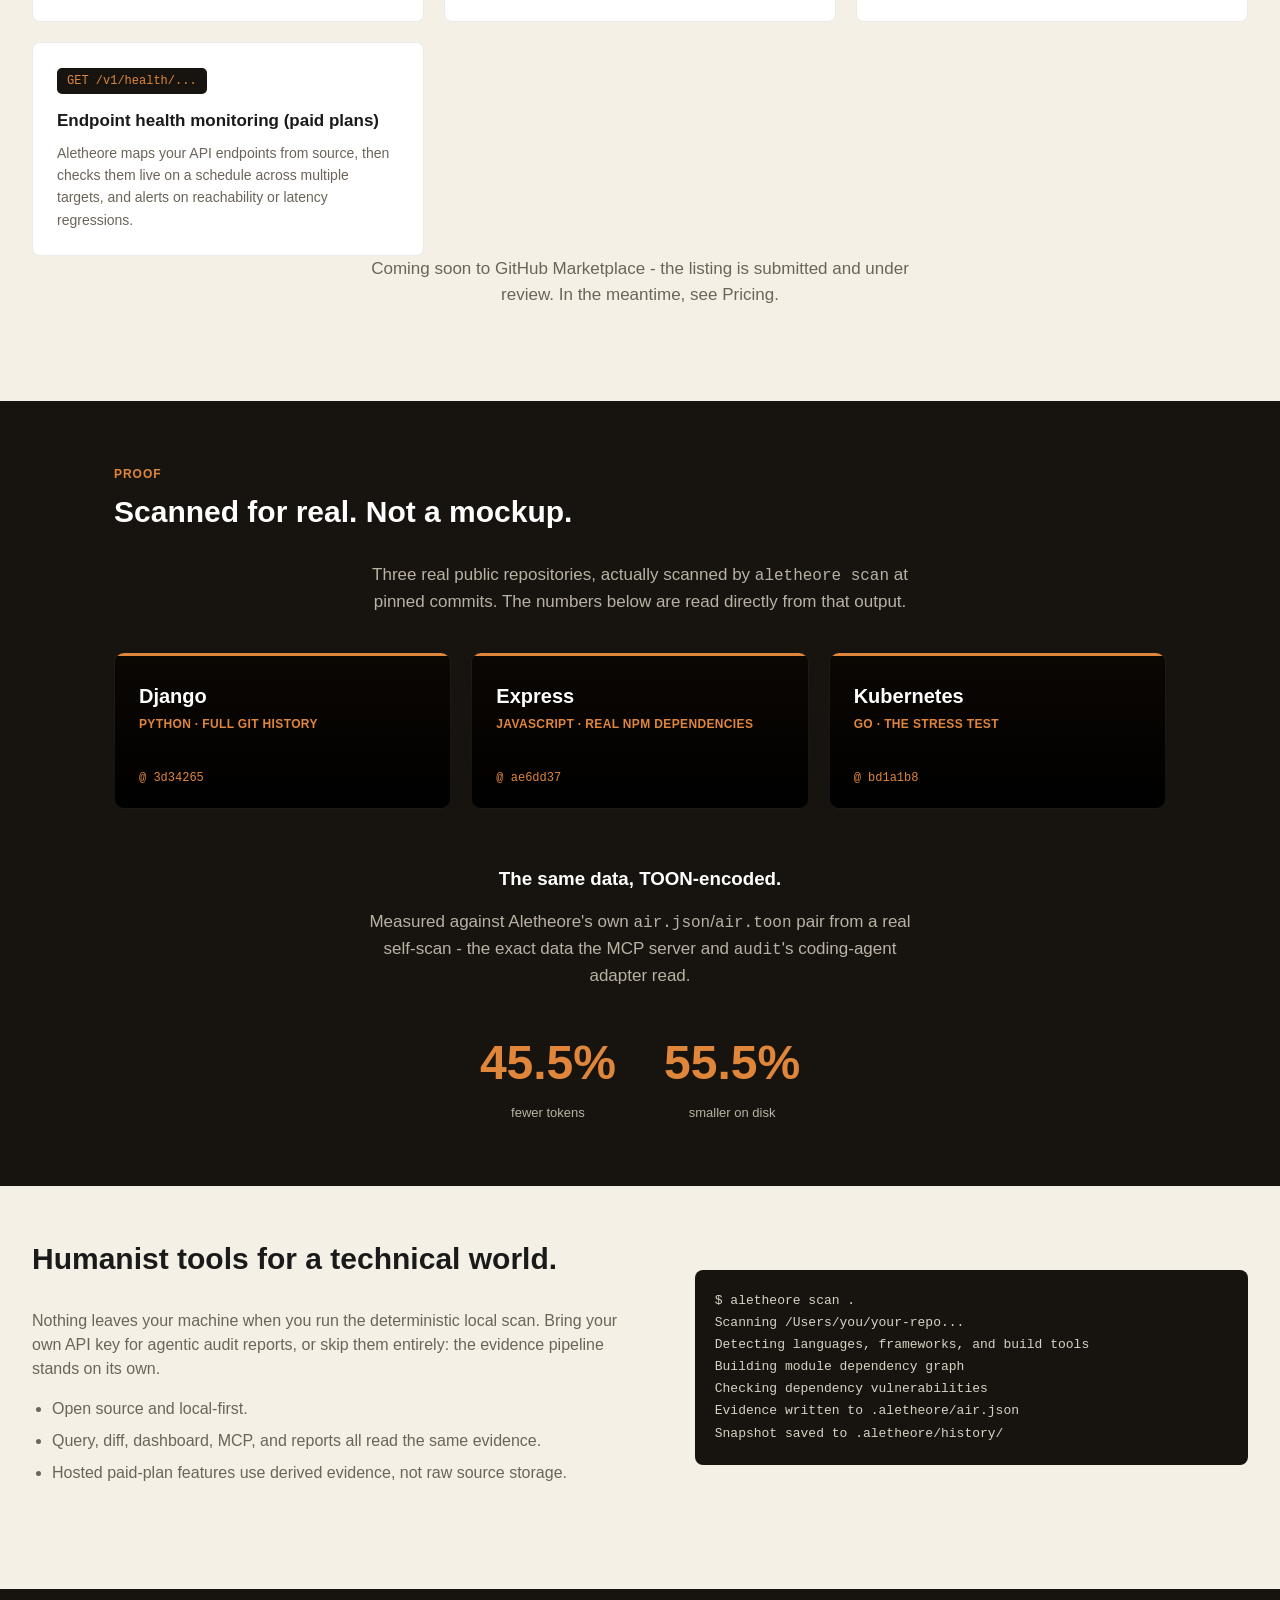
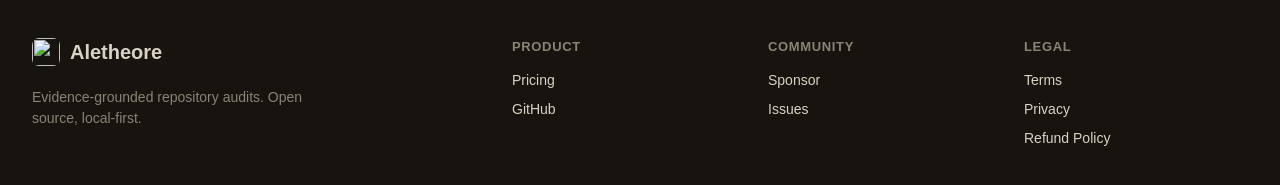
==== commit 84162e69: "fix: mobile-ready pricing grid + purge stale $11.99 Pro-plan copy Fixed a real tablet-width bug (761" ====
--- a/website/index.html
+++ b/website/index.html
@@ -3,10 +3,80 @@
 <head>
   <meta charset="utf-8">
   <meta name="viewport" content="width=device-width, initial-scale=1">
-  <title>Aletheore - Evidence-grounded code audits</title>
-  <meta name="description" content="A deterministic scanner that never states a claim it cannot point back to a specific fact in your repo.">
+  <title>Aletheore — Evidence-Grounded Code Audits &amp; GitHub Automation</title>
+  <meta name="description" content="Evidence-grounded GitHub audits: secrets, vulnerabilities, dead code, live endpoint monitoring, AIRview architecture maps, and automated PR reviews.">
+  <link rel="canonical" href="https://www.aletheore.com/">
+
+  <meta property="og:type" content="website">
+  <meta property="og:site_name" content="Aletheore">
+  <meta property="og:url" content="https://www.aletheore.com/">
+  <meta property="og:title" content="Aletheore — Evidence-Grounded Code Audits &amp; GitHub Automation">
+  <meta property="og:description" content="Aletheore is more than a scanner. Free deterministic CLI audits (secrets, vulnerabilities, licenses, dead code, git hotspots) plus a hosted GitHub App: automated PR reviews, live endpoint health monitoring, AIRview (an AI-generated, always-current map of your repo's architecture), Slack/Teams alerts, and team seat management.">
+  <meta property="og:image" content="https://www.aletheore.com/assets/logo-mark.png">
+
+  <meta name="twitter:card" content="summary">
+  <meta name="twitter:title" content="Aletheore — Evidence-Grounded Code Audits &amp; GitHub Automation">
+  <meta name="twitter:description" content="Free deterministic CLI scanning plus a hosted GitHub App: dead code detection, live endpoint monitoring, AIRview architecture maps, automated PR reviews, and Slack/Teams alerts.">
+  <meta name="twitter:image" content="https://www.aletheore.com/assets/logo-mark.png">
+
   <link rel="icon" type="image/png" href="assets/logo-mark.png">
   <link rel="stylesheet" href="styles.css">
+  <script type="application/ld+json">
+  {
+    "@context": "https://schema.org",
+    "@type": "SoftwareApplication",
+    "name": "Aletheore",
+    "url": "https://www.aletheore.com/",
+    "applicationCategory": "DeveloperApplication",
+    "operatingSystem": "macOS, Linux, Windows",
+    "description": "Evidence-grounded repository audits: a free deterministic CLI scanner plus a hosted GitHub App with automated PR reviews, dead code detection, live endpoint health monitoring, AIRview (an AI-generated architecture map), and Slack/Teams alerts.",
+    "offers": [
+      {
+        "@type": "Offer",
+        "name": "Free",
+        "price": "0",
+        "priceCurrency": "USD"
+      },
+      {
+        "@type": "Offer",
+        "name": "Indie",
+        "price": "29",
+        "priceCurrency": "USD",
+        "description": "Up to 3 team members. Managed audits and AIRview builds run on DeepSeek."
+      },
+      {
+        "@type": "Offer",
+        "name": "Team",
+        "price": "79",
+        "priceCurrency": "USD",
+        "description": "Up to 10 team members. Managed audits and AIRview builds run on GPT-4o."
+      },
+      {
+        "@type": "Offer",
+        "name": "Enterprise",
+        "price": "199",
+        "priceCurrency": "USD",
+        "description": "Up to 25 team members. Managed audits and AIRview builds run on Claude Opus."
+      }
+    ],
+    "featureList": [
+      "Deterministic secret, vulnerability, and license scanning across 11 languages",
+      "Dead code detection from real call-graph analysis",
+      "Git hotspot intelligence",
+      "Database and infrastructure detection",
+      "Local semantic code search via vector index",
+      "MCP server for coding agents",
+      "Multi-provider AI audit reports (Claude, OpenAI, Gemini, Mistral, Grok, Ollama)",
+      "GitHub App: automatic PR comments and branch-protection check runs",
+      "AI-powered managed audit reports on pull requests, model quality scaling with plan tier",
+      "Automatic Flash reviews on every pull request push",
+      "Slack/Teams alerts on new findings",
+      "Live API endpoint health monitoring across multiple targets, with a public status API",
+      "AIRview: an AI-generated, always-current map of your repo's architecture with dependency diagrams",
+      "Team seat management, seat capacity increasing with plan tier"
+    ]
+  }
+  </script>
 </head>
 <body>
   <div class="container">
@@ -19,16 +89,17 @@
         <a href="pricing.html">Pricing</a>
         <a href="terms.html">Terms</a>
         <a href="https://github.com/Aletheore/Aletheore">GitHub</a>
-        <a class="btn btn-primary" href="https://github.com/Aletheore/Aletheore">Get Started</a>
+        <a href="https://app.aletheore.com/">Dashboard</a>
+        <a class="btn btn-primary" href="https://app.aletheore.com/">Get Started</a>
       </div>
     </nav>
 
     <section class="hero">
       <div>
         <h1>I got tired of code-review tools that just guess. So I built one that <span class="accent">has to show its work.</span></h1>
-        <p>Aletheore is a deterministic repository scanner: no LLM in the scan path, fully unit-tested, and every downstream claim traces back to specific evidence in your repo.</p>
+        <p>Aletheore starts as a deterministic repository scanner - no LLM in the scan path, every claim traced to evidence in your repo - and grows into a hosted GitHub App that detects dead code, monitors your API endpoints live, keeps AIRview - an AI-generated map of your architecture - current on every push, and reviews every pull request automatically.</p>
         <div class="hero-actions">
-          <a class="btn btn-primary" href="https://github.com/Aletheore/Aletheore">Start Your First Audit</a>
+          <a class="btn btn-primary" href="https://app.aletheore.com/">Start Your First Audit</a>
           <a class="btn btn-secondary" href="https://github.com/Aletheore/Aletheore">Read the Protocol</a>
         </div>
       </div>
@@ -57,6 +128,21 @@
           <p>Secrets, dependency vulnerabilities and licenses across 11 languages (Python, JavaScript, TypeScript, Go, Rust, Java, Ruby, PHP, C, C++, C#), API endpoint mapping, architecture clustering, and full git history - all from tree-sitter and git log, no LLM involved.</p>
         </article>
         <article class="feature-card">
+          <p class="feature-cmd">$ aletheore query dead-code</p>
+          <h3>Dead code detection</h3>
+          <p>Flags unreachable modules and functions from real call-graph analysis - not a guess, a traced absence of any incoming edge from a known entry point.</p>
+        </article>
+        <article class="feature-card">
+          <p class="feature-cmd">$ aletheore query hotspots</p>
+          <h3>Git hotspot intelligence</h3>
+          <p>Surfaces the files that change most and who actually owns them, straight from git log - the parts of your codebase most likely to need a careful review.</p>
+        </article>
+        <article class="feature-card">
+          <p class="feature-cmd">$ aletheore query database</p>
+          <h3>Database &amp; infrastructure detection</h3>
+          <p>Finds ORM frameworks, migration directories, schema files, Docker Compose services, Kubernetes manifests, and declared environment variable names (never values) - all from static analysis, nothing executed.</p>
+        </article>
+        <article class="feature-card">
           <p class="feature-cmd">on: pull_request</p>
           <h3>GitHub Action</h3>
           <p>Posts a PR comment and inline annotations on new secrets, plus a step summary on every run - so review happens where the code already lives.</p>
@@ -82,6 +168,51 @@
           <p>Visualize the dependency graph, clusters, and every finding in a browser tab - reads the same evidence file, nothing else to configure.</p>
         </article>
       </div>
+    </section>
+
+    <section id="github-app">
+      <h2>Also available as a hosted GitHub App.</h2>
+      <p class="section-intro">Everything above runs locally with the CLI. If you'd rather it just run on every pull request without you doing anything, the Aletheore GitHub App posts the same evidence-grounded findings as PR comments and branch-protection check runs automatically - free on every plan.</p>
+      <div class="feature-grid">
+        <article class="feature-card">
+          <p class="feature-cmd">on: pull_request</p>
+          <h3>Automatic PR comments</h3>
+          <p>Every pull request gets a comment listing new secrets, vulnerabilities, and license issues - free, no setup beyond installing the App.</p>
+        </article>
+        <article class="feature-card">
+          <p class="feature-cmd">on: pull_request</p>
+          <h3>Branch-protection check runs</h3>
+          <p>A check run fails the pull request when a new secret is detected, so it can gate merges the same way any other required check does.</p>
+        </article>
+        <article class="feature-card">
+          <p class="feature-cmd">/aletheore audit</p>
+          <h3>AI-powered managed audits (paid plans)</h3>
+          <p>Comment <code>/aletheore audit</code> on any pull request for a full narrative audit report - security, architecture, and investor-style perspectives, grounded in the same deterministic evidence, no API key required. Model quality scales with your plan tier - see <a href="pricing.html">Pricing</a>.</p>
+        </article>
+        <article class="feature-card">
+          <p class="feature-cmd">/dashboard/.../wiki</p>
+          <h3>AIRview (paid plans)</h3>
+          <p>An LLM-written, always-current map of your repo's architecture - real dependency diagrams grounded in the scanner's own evidence, regenerated automatically on every push.</p>
+        </article>
+        <article class="feature-card">
+          <p class="feature-cmd">on: pull_request</p>
+          <h3>Automatic Flash reviews (paid plans)</h3>
+          <p>Every push to an open pull request gets a fast, citation-constrained review of just the new diff - every finding names an exact file and line, or it isn't reported at all.</p>
+        </article>
+        <article class="feature-card">
+          <p class="feature-cmd">Slack / Teams</p>
+          <h3>Alerts on new findings (paid plans)</h3>
+          <p>Point Aletheore at a Slack or Microsoft Teams webhook and get notified the moment a new secret or vulnerability lands on a pull request.</p>
+        </article>
+        <article class="feature-card">
+          <p class="feature-cmd">GET /v1/health/...</p>
+          <h3>Endpoint health monitoring (paid plans)</h3>
+          <p>Aletheore maps your API endpoints from source, then checks them live on a schedule across multiple targets, and alerts on reachability or latency regressions.</p>
+        </article>
+      </div>
+      <p class="section-intro">
+        <a href="https://github.com/marketplace" rel="noopener">Coming soon to GitHub Marketplace</a> - the listing is submitted and under review. In the meantime, see <a href="pricing.html">Pricing</a>.
+      </p>
     </section>
 
     <section id="proof-zone" class="proof-zone">
@@ -135,7 +266,7 @@
         <ul>
           <li>Open source and local-first.</li>
           <li>Query, diff, dashboard, MCP, and reports all read the same evidence.</li>
-          <li>Hosted Pro features use derived evidence, not raw source storage.</li>
+          <li>Hosted paid-plan features use derived evidence, not raw source storage.</li>
         </ul>
       </div>
       <div class="terminal" aria-label="Example Aletheore scan output">
--- a/website/styles.css
+++ b/website/styles.css
@@ -39,9 +39,9 @@
 }
 
 .container {
-  max-width: 1100px;
+  max-width: 1280px;
   margin: 0 auto;
-  padding: 0 24px;
+  padding: 0 32px;
 }
 
 .site-nav {
@@ -459,11 +459,20 @@
 
 .pricing-grid {
   display: grid;
-  grid-template-columns: repeat(2, minmax(0, 1fr));
+  grid-template-columns: repeat(4, minmax(0, 1fr));
   gap: 24px;
-  max-width: 780px;
+  max-width: 1180px;
   margin: 0 auto;
   text-align: left;
+}
+
+/* Between the mobile breakpoint and where 4 columns fit comfortably,
+   auto-fit used to wrap the 4th card onto its own row alone - explicit
+   2x2 pairing looks intentional at every width in between instead. */
+@media (min-width: 761px) and (max-width: 1023px) {
+  .pricing-grid {
+    grid-template-columns: repeat(2, minmax(0, 1fr));
+  }
 }
 
 .price-card {
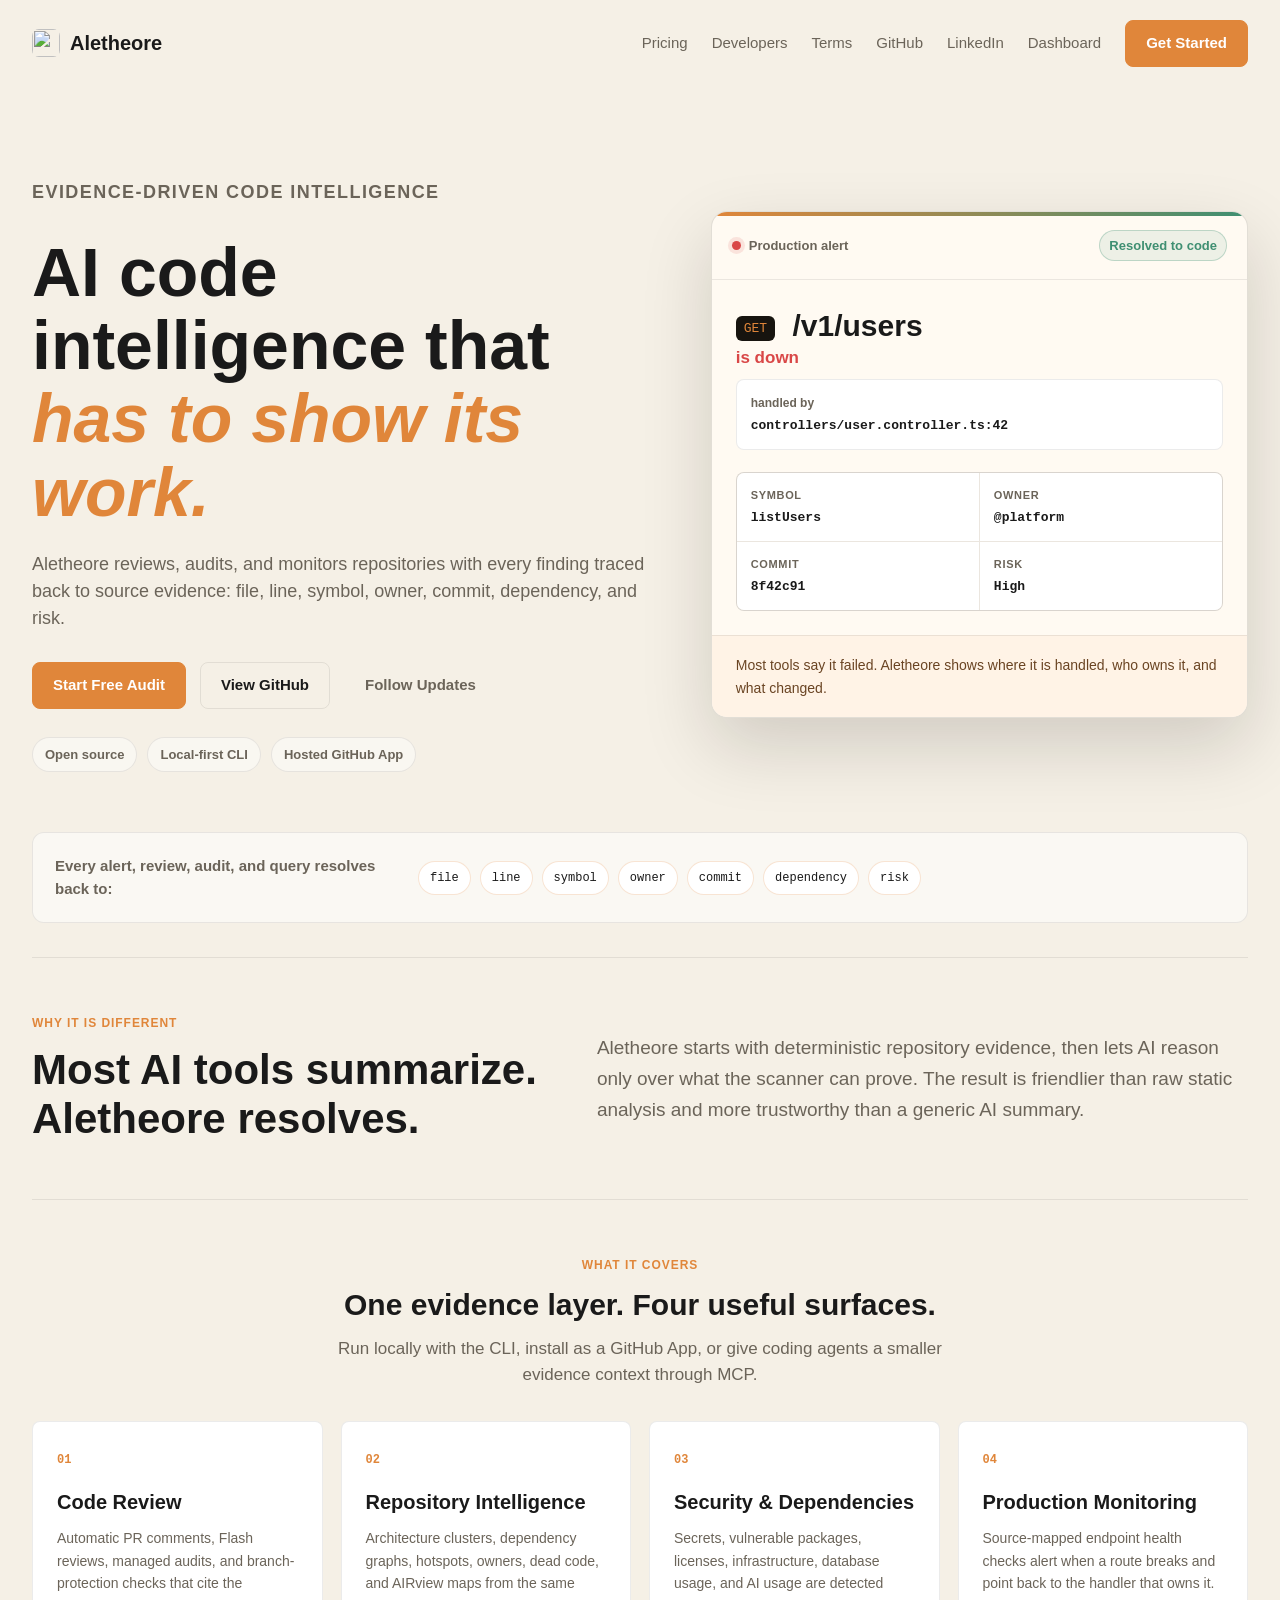
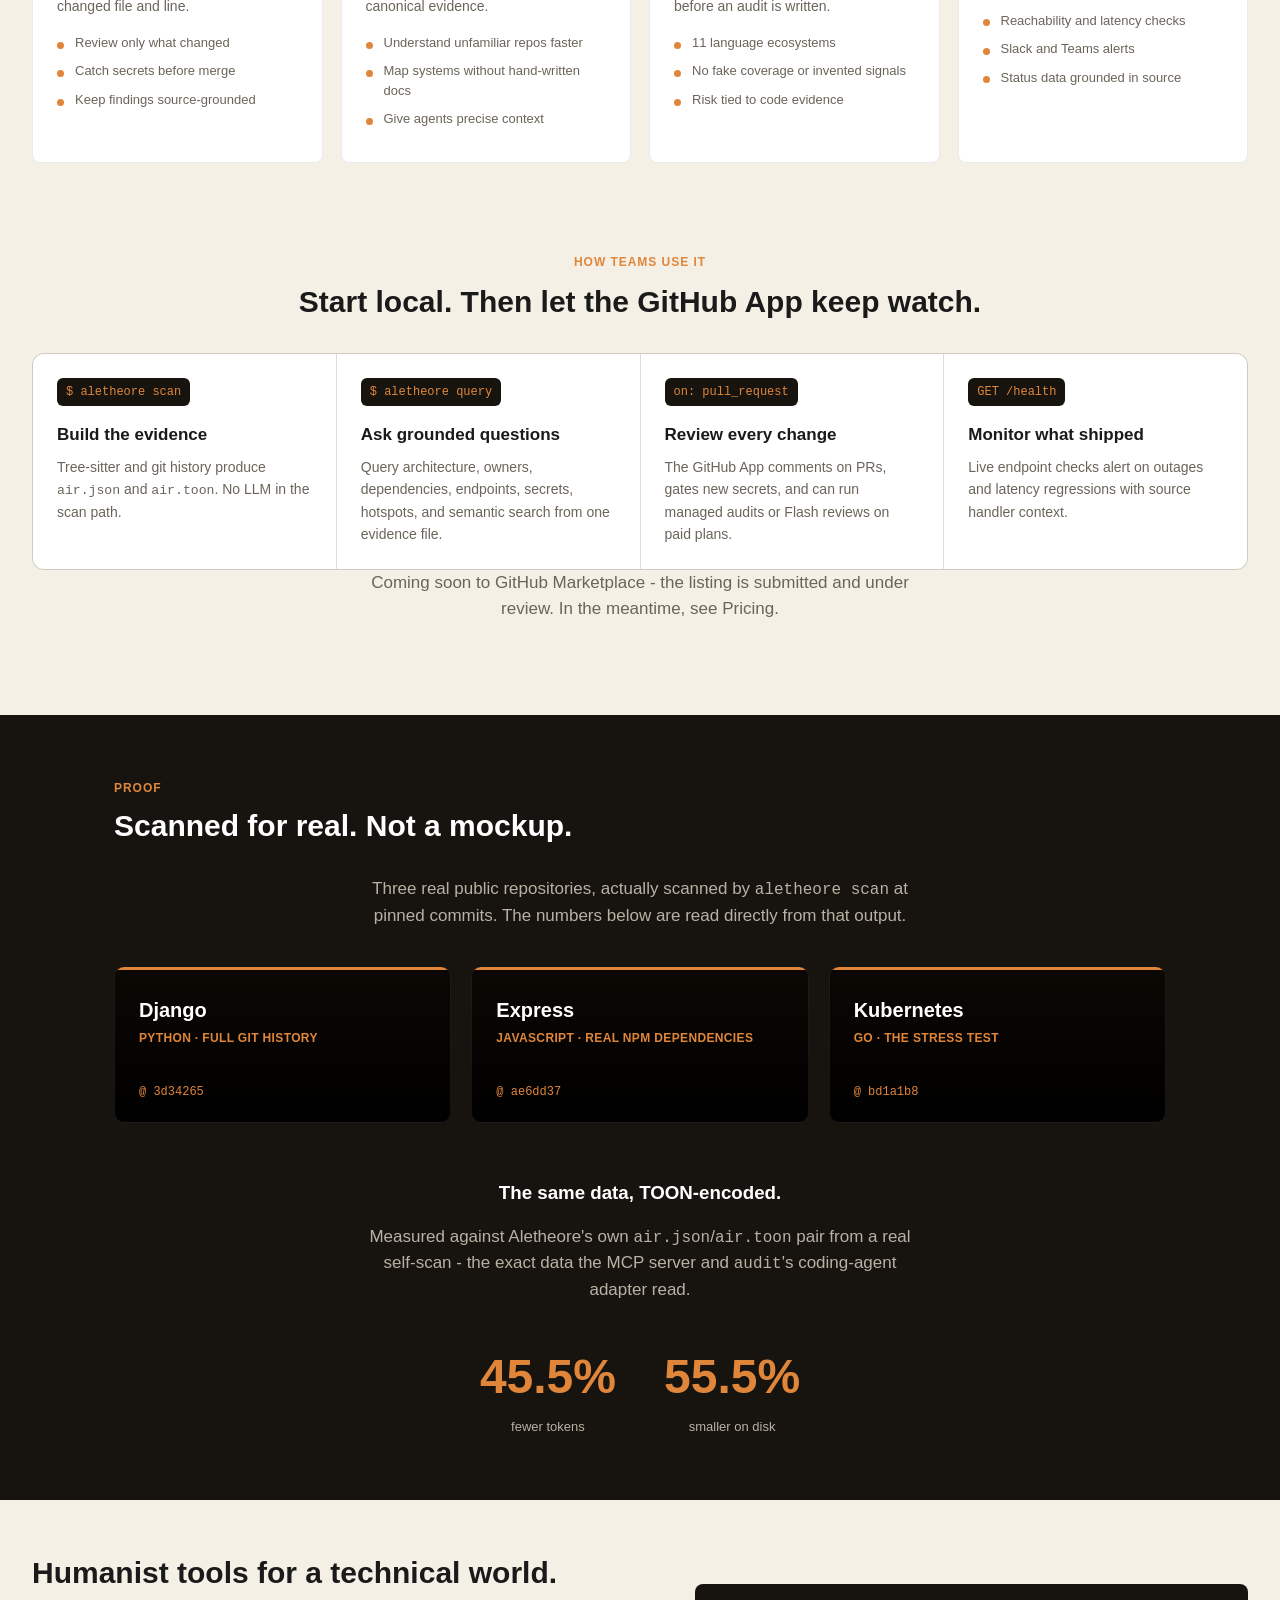
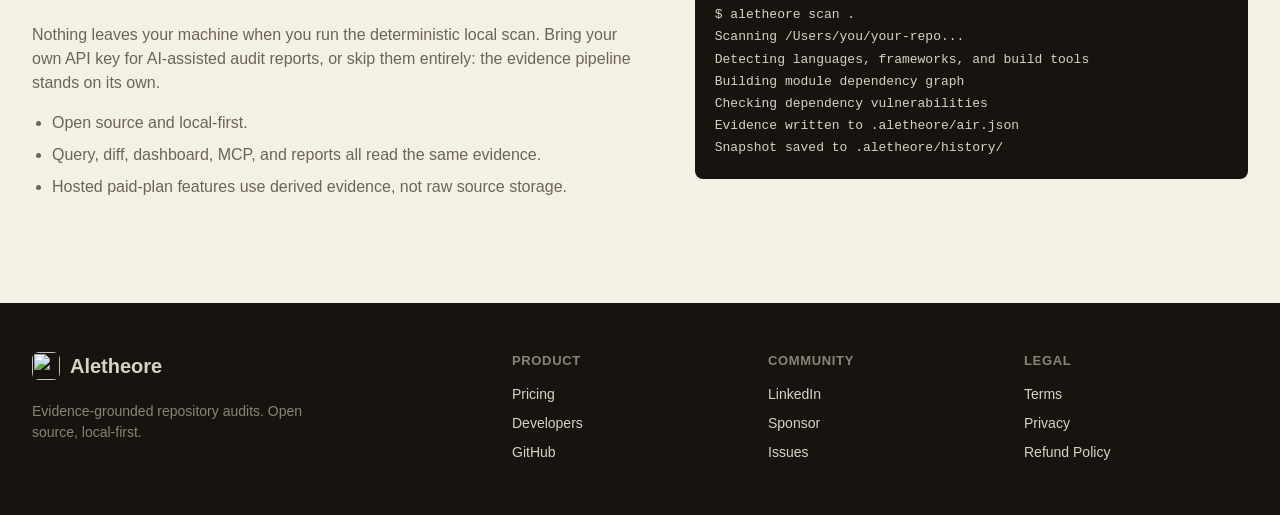
==== commit 765170a8: "Merge remote-tracking branch 'origin/master' into codex/evidence-packet-caching # Conflicts: #	githu" ====
--- a/website/index.html
+++ b/website/index.html
@@ -87,8 +87,10 @@
       </a>
       <div class="nav-links">
         <a href="pricing.html">Pricing</a>
+        <a href="developers.html">Developers</a>
         <a href="terms.html">Terms</a>
         <a href="https://github.com/Aletheore/Aletheore">GitHub</a>
+        <a href="https://www.linkedin.com/company/aletheore">LinkedIn</a>
         <a href="https://app.aletheore.com/">Dashboard</a>
         <a class="btn btn-primary" href="https://app.aletheore.com/">Get Started</a>
       </div>
@@ -96,118 +98,157 @@
 
     <section class="hero">
       <div>
-        <h1>I got tired of code-review tools that just guess. So I built one that <span class="accent">has to show its work.</span></h1>
-        <p>Aletheore starts as a deterministic repository scanner - no LLM in the scan path, every claim traced to evidence in your repo - and grows into a hosted GitHub App that detects dead code, monitors your API endpoints live, keeps AIRview - an AI-generated map of your architecture - current on every push, and reviews every pull request automatically.</p>
+        <p class="eyebrow">Evidence-driven code intelligence</p>
+        <h1>AI code intelligence that <span class="accent">has to show its work.</span></h1>
+        <p>Aletheore reviews, audits, and monitors repositories with every finding traced back to source evidence: file, line, symbol, owner, commit, dependency, and risk.</p>
         <div class="hero-actions">
-          <a class="btn btn-primary" href="https://app.aletheore.com/">Start Your First Audit</a>
-          <a class="btn btn-secondary" href="https://github.com/Aletheore/Aletheore">Read the Protocol</a>
-        </div>
-      </div>
-      <div class="hero-mark">
-        <img src="assets/logo-mark.png" alt="Aletheore A monogram">
-      </div>
-    </section>
-
-    <section id="why">
-      <h2>Why deterministic-first.</h2>
-      <p class="section-intro">No LLM ever runs in the scan path. Aletheore reads your repository with tree-sitter and git log, writes what it found to <code>air.json</code> - the AIR, Aletheore's Intermediate Representation - and every other command - <code>query</code>, <code>diff</code>, the dashboard, the MCP server, even <code>audit</code>'s written report - reads from that same file. Nothing downstream states a claim it can't point back to a specific field in it.</p>
-    </section>
-
-    <section id="how">
-      <h2>How it actually works.</h2>
-      <p class="section-intro"><code>aletheore scan</code> runs once and writes two files: <code>air.json</code> (the canonical record - languages, dependency graph, clusters, git activity, secrets, licenses, vulnerabilities, API endpoints) and <code>air.toon</code>, a <a href="https://toonformat.dev">TOON</a>-encoded copy of the same data specifically for the MCP server's tool results and the coding-agent adapter <code>audit</code> uses - because that's where token cost is actually paid, not in the file Aletheore itself keeps on disk. Everything downstream - <code>query</code>, <code>diff</code>, the dashboard, the MCP server, the GitHub App - reads the same AIR. One evidence format, one source of truth, one name for it.</p>
+          <a class="btn btn-primary" href="https://app.aletheore.com/">Start Free Audit</a>
+          <a class="btn btn-secondary" href="https://github.com/Aletheore/Aletheore">View GitHub</a>
+          <a class="btn btn-ghost" href="https://www.linkedin.com/company/aletheore">Follow Updates</a>
+        </div>
+        <div class="hero-trust">
+          <span>Open source</span>
+          <span>Local-first CLI</span>
+          <span>Hosted GitHub App</span>
+        </div>
+      </div>
+      <div class="evidence-preview" aria-label="Aletheore product evidence preview">
+        <div class="preview-header">
+          <div>
+            <span class="status-dot"></span>
+            Production alert
+          </div>
+          <span class="preview-badge">Resolved to code</span>
+        </div>
+        <div class="preview-title">
+          <span>GET</span>
+          <strong>/v1/users</strong>
+          <em>is down</em>
+        </div>
+        <div class="preview-code">
+          <span>handled by</span>
+          <strong>controllers/user.controller.ts:42</strong>
+        </div>
+        <dl class="evidence-grid">
+          <div>
+            <dt>Symbol</dt>
+            <dd>listUsers</dd>
+          </div>
+          <div>
+            <dt>Owner</dt>
+            <dd>@platform</dd>
+          </div>
+          <div>
+            <dt>Commit</dt>
+            <dd>8f42c91</dd>
+          </div>
+          <div>
+            <dt>Risk</dt>
+            <dd>High</dd>
+          </div>
+        </dl>
+        <div class="preview-note">
+          Most tools say it failed. Aletheore shows where it is handled, who owns it, and what changed.
+        </div>
+      </div>
+    </section>
+
+    <section class="evidence-strip" aria-label="Evidence fields">
+      <p>Every alert, review, audit, and query resolves back to:</p>
+      <div>
+        <span>file</span>
+        <span>line</span>
+        <span>symbol</span>
+        <span>owner</span>
+        <span>commit</span>
+        <span>dependency</span>
+        <span>risk</span>
+      </div>
+    </section>
+
+    <section class="proof-panel">
+      <div>
+        <p class="eyebrow">Why it is different</p>
+        <h2>Most AI tools summarize. Aletheore resolves.</h2>
+      </div>
+      <p>Aletheore starts with deterministic repository evidence, then lets AI reason only over what the scanner can prove. The result is friendlier than raw static analysis and more trustworthy than a generic AI summary.</p>
     </section>
 
     <section id="features">
-      <h2>What it actually checks.</h2>
-      <p class="section-intro">Every capability below runs from the same <code>air.json</code> - nothing here is aspirational copy.</p>
-      <div class="feature-grid">
-        <article class="feature-card">
-          <p class="feature-cmd">$ aletheore scan</p>
-          <h3>Deterministic scan</h3>
-          <p>Secrets, dependency vulnerabilities and licenses across 11 languages (Python, JavaScript, TypeScript, Go, Rust, Java, Ruby, PHP, C, C++, C#), API endpoint mapping, architecture clustering, and full git history - all from tree-sitter and git log, no LLM involved.</p>
-        </article>
-        <article class="feature-card">
-          <p class="feature-cmd">$ aletheore query dead-code</p>
-          <h3>Dead code detection</h3>
-          <p>Flags unreachable modules and functions from real call-graph analysis - not a guess, a traced absence of any incoming edge from a known entry point.</p>
-        </article>
-        <article class="feature-card">
-          <p class="feature-cmd">$ aletheore query hotspots</p>
-          <h3>Git hotspot intelligence</h3>
-          <p>Surfaces the files that change most and who actually owns them, straight from git log - the parts of your codebase most likely to need a careful review.</p>
-        </article>
-        <article class="feature-card">
-          <p class="feature-cmd">$ aletheore query database</p>
-          <h3>Database &amp; infrastructure detection</h3>
-          <p>Finds ORM frameworks, migration directories, schema files, Docker Compose services, Kubernetes manifests, and declared environment variable names (never values) - all from static analysis, nothing executed.</p>
-        </article>
-        <article class="feature-card">
-          <p class="feature-cmd">on: pull_request</p>
-          <h3>GitHub Action</h3>
-          <p>Posts a PR comment and inline annotations on new secrets, plus a step summary on every run - so review happens where the code already lives.</p>
-        </article>
-        <article class="feature-card">
-          <p class="feature-cmd">$ aletheore mcp</p>
-          <h3>MCP server</h3>
-          <p>Gives any coding agent direct, tool-based access to your evidence: imports, dependents, full-text and semantic search, health checks.</p>
-        </article>
-        <article class="feature-card">
-          <p class="feature-cmd">$ aletheore index</p>
-          <h3>Semantic code search</h3>
-          <p>A local vector index over your code, embedded with Ollama and queried with cited answers - nothing leaves your machine.</p>
-        </article>
-        <article class="feature-card">
-          <p class="feature-cmd">$ aletheore audit</p>
-          <h3>Multi-provider reports</h3>
-          <p>Claude, OpenAI, Gemini, Mistral, Grok, or a fully local Ollama model - bring your own key, with consent shown every single time.</p>
-        </article>
-        <article class="feature-card">
-          <p class="feature-cmd">$ aletheore dashboard</p>
-          <h3>Local dashboard</h3>
-          <p>Visualize the dependency graph, clusters, and every finding in a browser tab - reads the same evidence file, nothing else to configure.</p>
-        </article>
-      </div>
-    </section>
-
-    <section id="github-app">
-      <h2>Also available as a hosted GitHub App.</h2>
-      <p class="section-intro">Everything above runs locally with the CLI. If you'd rather it just run on every pull request without you doing anything, the Aletheore GitHub App posts the same evidence-grounded findings as PR comments and branch-protection check runs automatically - free on every plan.</p>
-      <div class="feature-grid">
-        <article class="feature-card">
-          <p class="feature-cmd">on: pull_request</p>
-          <h3>Automatic PR comments</h3>
-          <p>Every pull request gets a comment listing new secrets, vulnerabilities, and license issues - free, no setup beyond installing the App.</p>
-        </article>
-        <article class="feature-card">
-          <p class="feature-cmd">on: pull_request</p>
-          <h3>Branch-protection check runs</h3>
-          <p>A check run fails the pull request when a new secret is detected, so it can gate merges the same way any other required check does.</p>
-        </article>
-        <article class="feature-card">
-          <p class="feature-cmd">/aletheore audit</p>
-          <h3>AI-powered managed audits (paid plans)</h3>
-          <p>Comment <code>/aletheore audit</code> on any pull request for a full narrative audit report - security, architecture, and investor-style perspectives, grounded in the same deterministic evidence, no API key required. Model quality scales with your plan tier - see <a href="pricing.html">Pricing</a>.</p>
-        </article>
-        <article class="feature-card">
-          <p class="feature-cmd">/dashboard/.../wiki</p>
-          <h3>AIRview (paid plans)</h3>
-          <p>An LLM-written, always-current map of your repo's architecture - real dependency diagrams grounded in the scanner's own evidence, regenerated automatically on every push.</p>
-        </article>
-        <article class="feature-card">
-          <p class="feature-cmd">on: pull_request</p>
-          <h3>Automatic Flash reviews (paid plans)</h3>
-          <p>Every push to an open pull request gets a fast, citation-constrained review of just the new diff - every finding names an exact file and line, or it isn't reported at all.</p>
-        </article>
-        <article class="feature-card">
-          <p class="feature-cmd">Slack / Teams</p>
-          <h3>Alerts on new findings (paid plans)</h3>
-          <p>Point Aletheore at a Slack or Microsoft Teams webhook and get notified the moment a new secret or vulnerability lands on a pull request.</p>
-        </article>
-        <article class="feature-card">
-          <p class="feature-cmd">GET /v1/health/...</p>
-          <h3>Endpoint health monitoring (paid plans)</h3>
-          <p>Aletheore maps your API endpoints from source, then checks them live on a schedule across multiple targets, and alerts on reachability or latency regressions.</p>
+      <div class="section-heading">
+        <p class="eyebrow">What it covers</p>
+        <h2>One evidence layer. Four useful surfaces.</h2>
+        <p>Run locally with the CLI, install as a GitHub App, or give coding agents a smaller evidence context through MCP.</p>
+      </div>
+      <div class="pillar-grid">
+        <article class="pillar-card">
+          <span class="pillar-index">01</span>
+          <h3>Code Review</h3>
+          <p>Automatic PR comments, Flash reviews, managed audits, and branch-protection checks that cite the changed file and line.</p>
+          <ul>
+            <li>Review only what changed</li>
+            <li>Catch secrets before merge</li>
+            <li>Keep findings source-grounded</li>
+          </ul>
+        </article>
+        <article class="pillar-card">
+          <span class="pillar-index">02</span>
+          <h3>Repository Intelligence</h3>
+          <p>Architecture clusters, dependency graphs, hotspots, owners, dead code, and AIRview maps from the same canonical evidence.</p>
+          <ul>
+            <li>Understand unfamiliar repos faster</li>
+            <li>Map systems without hand-written docs</li>
+            <li>Give agents precise context</li>
+          </ul>
+        </article>
+        <article class="pillar-card">
+          <span class="pillar-index">03</span>
+          <h3>Security &amp; Dependencies</h3>
+          <p>Secrets, vulnerable packages, licenses, infrastructure, database usage, and AI usage are detected before an audit is written.</p>
+          <ul>
+            <li>11 language ecosystems</li>
+            <li>No fake coverage or invented signals</li>
+            <li>Risk tied to code evidence</li>
+          </ul>
+        </article>
+        <article class="pillar-card">
+          <span class="pillar-index">04</span>
+          <h3>Production Monitoring</h3>
+          <p>Source-mapped endpoint health checks alert when a route breaks and point back to the handler that owns it.</p>
+          <ul>
+            <li>Reachability and latency checks</li>
+            <li>Slack and Teams alerts</li>
+            <li>Status data grounded in source</li>
+          </ul>
+        </article>
+      </div>
+    </section>
+
+    <section id="github-app" class="workflow-section">
+      <div class="section-heading">
+        <p class="eyebrow">How teams use it</p>
+        <h2>Start local. Then let the GitHub App keep watch.</h2>
+      </div>
+      <div class="workflow-grid">
+        <article>
+          <span>$ aletheore scan</span>
+          <h3>Build the evidence</h3>
+          <p>Tree-sitter and git history produce <code>air.json</code> and <code>air.toon</code>. No LLM in the scan path.</p>
+        </article>
+        <article>
+          <span>$ aletheore query</span>
+          <h3>Ask grounded questions</h3>
+          <p>Query architecture, owners, dependencies, endpoints, secrets, hotspots, and semantic search from one evidence file.</p>
+        </article>
+        <article>
+          <span>on: pull_request</span>
+          <h3>Review every change</h3>
+          <p>The GitHub App comments on PRs, gates new secrets, and can run managed audits or Flash reviews on paid plans.</p>
+        </article>
+        <article>
+          <span>GET /health</span>
+          <h3>Monitor what shipped</h3>
+          <p>Live endpoint checks alert on outages and latency regressions with source handler context.</p>
         </article>
       </div>
       <p class="section-intro">
@@ -262,7 +303,7 @@
     <section class="humanist">
       <div>
         <h2>Humanist tools for a technical world.</h2>
-        <p>Nothing leaves your machine when you run the deterministic local scan. Bring your own API key for agentic audit reports, or skip them entirely: the evidence pipeline stands on its own.</p>
+        <p>Nothing leaves your machine when you run the deterministic local scan. Bring your own API key for AI-assisted audit reports, or skip them entirely: the evidence pipeline stands on its own.</p>
         <ul>
           <li>Open source and local-first.</li>
           <li>Query, diff, dashboard, MCP, and reports all read the same evidence.</li>
@@ -293,10 +334,12 @@
       <div>
         <h4>Product</h4>
         <a href="pricing.html">Pricing</a>
+        <a href="developers.html">Developers</a>
         <a href="https://github.com/Aletheore/Aletheore">GitHub</a>
       </div>
       <div>
         <h4>Community</h4>
+        <a href="https://www.linkedin.com/company/aletheore">LinkedIn</a>
         <a href="https://github.com/sponsors/ArihantK15">Sponsor</a>
         <a href="https://github.com/Aletheore/Aletheore/issues">Issues</a>
       </div>
--- a/website/styles.css
+++ b/website/styles.css
@@ -5,6 +5,8 @@
   --text-muted: #6b6459;
   --accent: #e0863a;
   --accent-hover: #c96f26;
+  --accent-soft: #fff3e6;
+  --success: #3f8f72;
   --card-bg: #ffffff;
   --border-subtle: rgba(0, 0, 0, 0.08);
   --font: -apple-system, BlinkMacSystemFont, "Segoe UI", Inter, sans-serif;
@@ -118,17 +120,35 @@
   border-color: var(--text-primary);
 }
 
+.btn-ghost {
+  border: 1px solid transparent;
+  color: var(--text-muted);
+}
+
+.btn-ghost:hover {
+  color: var(--text-primary);
+}
+
+.eyebrow {
+  margin-bottom: 14px;
+  color: var(--accent);
+  font-size: 12px;
+  font-weight: 760;
+  letter-spacing: 0.08em;
+  text-transform: uppercase;
+}
+
 .hero {
   display: grid;
-  grid-template-columns: minmax(0, 1.35fr) minmax(260px, 0.9fr);
+  grid-template-columns: minmax(0, 1.08fr) minmax(360px, 0.92fr);
   gap: 48px;
   align-items: center;
-  padding: 64px 0 56px;
+  padding: 70px 0 42px;
 }
 
 .hero h1 {
-  max-width: 720px;
-  font-size: clamp(36px, 6vw, 58px);
+  max-width: 760px;
+  font-size: clamp(40px, 6vw, 68px);
   line-height: 1.08;
   font-weight: 760;
 }
@@ -139,7 +159,7 @@
 }
 
 .hero p {
-  max-width: 590px;
+  max-width: 620px;
   margin: 22px 0 30px;
   color: var(--text-muted);
   font-size: 18px;
@@ -151,17 +171,159 @@
   gap: 14px;
 }
 
-.hero-mark {
+.hero-trust {
   display: flex;
-  justify-content: center;
-}
-
-.hero-mark img {
-  width: min(100%, 360px);
-  aspect-ratio: 1;
-  object-fit: cover;
+  flex-wrap: wrap;
+  gap: 10px;
+  margin-top: 28px;
+}
+
+.hero-trust span {
+  border: 1px solid var(--border-subtle);
+  border-radius: 999px;
+  background: rgba(255, 255, 255, 0.45);
+  padding: 7px 12px;
+  color: var(--text-muted);
+  font-size: 13px;
+  font-weight: 650;
+}
+
+.evidence-preview {
+  position: relative;
+  overflow: hidden;
+  border: 1px solid rgba(23, 20, 15, 0.12);
   border-radius: 16px;
-  box-shadow: 0 24px 60px rgba(23, 20, 15, 0.16);
+  background: #fffaf2;
+  box-shadow: 0 28px 70px rgba(23, 20, 15, 0.16);
+}
+
+.evidence-preview::before {
+  content: "";
+  position: absolute;
+  inset: 0 0 auto;
+  height: 4px;
+  background: linear-gradient(90deg, var(--accent), var(--success));
+}
+
+.preview-header {
+  display: flex;
+  align-items: center;
+  justify-content: space-between;
+  gap: 16px;
+  border-bottom: 1px solid var(--border-subtle);
+  padding: 18px 20px;
+  color: var(--text-muted);
+  font-size: 13px;
+  font-weight: 650;
+}
+
+.preview-header div {
+  display: inline-flex;
+  align-items: center;
+  gap: 8px;
+}
+
+.status-dot {
+  width: 9px;
+  height: 9px;
+  border-radius: 999px;
+  background: #d94747;
+  box-shadow: 0 0 0 4px rgba(217, 71, 71, 0.13);
+}
+
+.preview-badge {
+  border: 1px solid rgba(63, 143, 114, 0.28);
+  border-radius: 999px;
+  background: rgba(63, 143, 114, 0.09);
+  padding: 5px 9px;
+  color: var(--success);
+  white-space: nowrap;
+}
+
+.preview-title {
+  padding: 28px 24px 10px;
+  font-size: 30px;
+  line-height: 1.2;
+}
+
+.preview-title span {
+  display: inline-flex;
+  margin-right: 9px;
+  border-radius: 6px;
+  background: var(--bg-dark);
+  padding: 5px 8px;
+  color: var(--accent);
+  font-family: "SF Mono", Menlo, Consolas, monospace;
+  font-size: 13px;
+  vertical-align: middle;
+}
+
+.preview-title em {
+  display: block;
+  margin-top: 4px;
+  color: #d94747;
+  font-size: 17px;
+  font-style: normal;
+  font-weight: 700;
+}
+
+.preview-code {
+  margin: 0 24px 22px;
+  border: 1px solid var(--border-subtle);
+  border-radius: 8px;
+  background: #fff;
+  padding: 14px;
+  font-family: "SF Mono", Menlo, Consolas, monospace;
+  font-size: 13px;
+}
+
+.preview-code span {
+  display: block;
+  margin-bottom: 4px;
+  color: var(--text-muted);
+  font-family: var(--font);
+  font-size: 12px;
+  font-weight: 650;
+}
+
+.evidence-grid {
+  display: grid;
+  grid-template-columns: repeat(2, minmax(0, 1fr));
+  gap: 1px;
+  margin: 0 24px 24px;
+  overflow: hidden;
+  border: 1px solid var(--border-subtle);
+  border-radius: 8px;
+  background: var(--border-subtle);
+}
+
+.evidence-grid div {
+  background: #fff;
+  padding: 14px;
+}
+
+.evidence-grid dt {
+  margin-bottom: 4px;
+  color: var(--text-muted);
+  font-size: 11px;
+  font-weight: 760;
+  letter-spacing: 0.06em;
+  text-transform: uppercase;
+}
+
+.evidence-grid dd {
+  font-family: "SF Mono", Menlo, Consolas, monospace;
+  font-size: 13px;
+  font-weight: 700;
+}
+
+.preview-note {
+  border-top: 1px solid var(--border-subtle);
+  background: var(--accent-soft);
+  padding: 18px 24px;
+  color: #6a4423;
+  font-size: 14px;
+  line-height: 1.6;
 }
 
 section {
@@ -180,6 +342,394 @@
   color: var(--text-muted);
   font-size: 17px;
   text-align: center;
+}
+
+.section-heading {
+  max-width: 720px;
+  margin: 0 auto 34px;
+  text-align: center;
+}
+
+.section-heading h2 {
+  margin-bottom: 14px;
+}
+
+.section-heading p:not(.eyebrow) {
+  max-width: 620px;
+  margin: 0 auto;
+  color: var(--text-muted);
+  font-size: 17px;
+}
+
+.evidence-strip {
+  display: grid;
+  grid-template-columns: minmax(220px, 0.42fr) minmax(0, 1fr);
+  gap: 24px;
+  align-items: center;
+  margin: 18px 0 34px;
+  border: 1px solid var(--border-subtle);
+  border-radius: 12px;
+  background: rgba(255, 255, 255, 0.52);
+  padding: 22px;
+}
+
+.evidence-strip p {
+  color: var(--text-muted);
+  font-size: 15px;
+  font-weight: 650;
+}
+
+.evidence-strip div {
+  display: flex;
+  flex-wrap: wrap;
+  gap: 9px;
+}
+
+.evidence-strip span {
+  border: 1px solid rgba(224, 134, 58, 0.22);
+  border-radius: 999px;
+  background: #fff;
+  padding: 7px 11px;
+  color: var(--text-primary);
+  font-family: "SF Mono", Menlo, Consolas, monospace;
+  font-size: 12px;
+}
+
+.proof-panel {
+  display: grid;
+  grid-template-columns: minmax(0, 0.8fr) minmax(0, 1fr);
+  gap: 44px;
+  align-items: center;
+  border-top: 1px solid var(--border-subtle);
+  border-bottom: 1px solid var(--border-subtle);
+}
+
+.proof-panel h2 {
+  margin-bottom: 0;
+  font-size: clamp(28px, 4vw, 42px);
+}
+
+.proof-panel > p {
+  color: var(--text-muted);
+  font-size: 19px;
+  line-height: 1.65;
+}
+
+.pillar-grid {
+  display: grid;
+  grid-template-columns: repeat(4, minmax(0, 1fr));
+  gap: 18px;
+}
+
+.pillar-card {
+  border: 1px solid var(--border-subtle);
+  border-radius: 8px;
+  background: var(--card-bg);
+  padding: 24px;
+  transition: border-color 0.2s ease, box-shadow 0.2s ease, transform 0.2s ease;
+}
+
+.pillar-card:hover {
+  transform: translateY(-3px);
+  border-color: rgba(224, 134, 58, 0.36);
+  box-shadow: 0 18px 36px rgba(23, 20, 15, 0.07);
+}
+
+.pillar-index {
+  display: inline-block;
+  margin-bottom: 18px;
+  color: var(--accent);
+  font-family: "SF Mono", Menlo, Consolas, monospace;
+  font-size: 12px;
+  font-weight: 760;
+}
+
+.pillar-card h3 {
+  margin-bottom: 10px;
+  font-size: 20px;
+}
+
+.pillar-card p {
+  color: var(--text-muted);
+  font-size: 14px;
+  line-height: 1.6;
+}
+
+.pillar-card ul {
+  margin-top: 16px;
+  padding-left: 0;
+  list-style: none;
+}
+
+.pillar-card li {
+  position: relative;
+  margin-bottom: 9px;
+  padding-left: 18px;
+  color: var(--text-muted);
+  font-size: 13px;
+}
+
+.pillar-card li::before {
+  content: "";
+  position: absolute;
+  left: 0;
+  top: 0.68em;
+  width: 7px;
+  height: 7px;
+  border-radius: 999px;
+  background: var(--accent);
+}
+
+.workflow-section {
+  padding-top: 34px;
+}
+
+.workflow-grid {
+  display: grid;
+  grid-template-columns: repeat(4, minmax(0, 1fr));
+  gap: 1px;
+  overflow: hidden;
+  border: 1px solid var(--border-subtle);
+  border-radius: 12px;
+  background: var(--border-subtle);
+}
+
+.workflow-grid article {
+  background: #fff;
+  padding: 24px;
+}
+
+.workflow-grid span {
+  display: inline-block;
+  margin-bottom: 16px;
+  border-radius: 6px;
+  background: var(--bg-dark);
+  padding: 5px 9px;
+  color: var(--accent);
+  font-family: "SF Mono", Menlo, Consolas, monospace;
+  font-size: 12px;
+}
+
+.workflow-grid h3 {
+  margin-bottom: 8px;
+  font-size: 17px;
+}
+
+.workflow-grid p {
+  color: var(--text-muted);
+  font-size: 14px;
+  line-height: 1.6;
+}
+
+.developer-hero {
+  display: grid;
+  grid-template-columns: minmax(0, 1fr) minmax(360px, 0.78fr);
+  gap: 48px;
+  align-items: center;
+  padding: 64px 0 48px;
+}
+
+.developer-hero h1 {
+  max-width: 760px;
+  margin-bottom: 22px;
+  font-size: clamp(38px, 5vw, 62px);
+  line-height: 1.08;
+}
+
+.developer-hero p:not(.eyebrow) {
+  max-width: 640px;
+  margin-bottom: 28px;
+  color: var(--text-muted);
+  font-size: 18px;
+}
+
+.install-card {
+  overflow: hidden;
+  border: 1px solid rgba(23, 20, 15, 0.12);
+  border-radius: 14px;
+  background: var(--bg-dark);
+  box-shadow: 0 24px 60px rgba(23, 20, 15, 0.16);
+}
+
+.terminal-title {
+  display: flex;
+  align-items: center;
+  gap: 9px;
+  border-bottom: 1px solid rgba(255, 255, 255, 0.08);
+  padding: 15px 18px;
+  color: #b9b1a4;
+  font-size: 13px;
+  font-weight: 700;
+}
+
+.terminal-title .terminal-controls {
+  flex: 0 0 auto;
+  width: 10px;
+  height: 10px;
+  border-radius: 999px;
+  background: var(--accent);
+  box-shadow: 18px 0 0 #d6b06d, 36px 0 0 var(--success);
+}
+
+.terminal-title strong {
+  margin-left: 36px;
+  font: inherit;
+}
+
+pre {
+  overflow-x: auto;
+  white-space: pre;
+}
+
+.install-card pre,
+.command-grid pre,
+.mcp-section pre {
+  margin: 0;
+  background: var(--bg-dark);
+  color: #efe7d8;
+  padding: 22px;
+  font-family: "SF Mono", Menlo, Consolas, monospace;
+  font-size: 14px;
+  line-height: 1.75;
+}
+
+.developer-section {
+  padding: 54px 0;
+}
+
+.command-grid {
+  display: grid;
+  grid-template-columns: repeat(3, minmax(0, 1fr));
+  gap: 20px;
+}
+
+.command-grid article {
+  overflow: hidden;
+  border: 1px solid var(--border-subtle);
+  border-radius: 10px;
+  background: #fff;
+}
+
+.command-grid h3 {
+  padding: 20px 20px 0;
+  font-size: 18px;
+}
+
+.command-grid pre {
+  margin: 18px 0;
+  border-radius: 0;
+  font-size: 13px;
+}
+
+.command-grid p {
+  padding: 0 20px 20px;
+  color: var(--text-muted);
+  font-size: 14px;
+  line-height: 1.6;
+}
+
+.query-board {
+  display: grid;
+  grid-template-columns: repeat(4, minmax(0, 1fr));
+  gap: 1px;
+  overflow: hidden;
+  border: 1px solid var(--border-subtle);
+  border-radius: 12px;
+  background: var(--border-subtle);
+}
+
+.query-board div {
+  background: #fff;
+  padding: 24px;
+}
+
+.query-board h3 {
+  margin-bottom: 16px;
+  font-size: 16px;
+}
+
+.query-board code,
+.mcp-tool-list span {
+  display: inline-flex;
+  margin: 0 7px 8px 0;
+  border: 1px solid rgba(224, 134, 58, 0.22);
+  border-radius: 999px;
+  background: var(--accent-soft);
+  padding: 6px 9px;
+  color: #6a4423;
+  font-family: "SF Mono", Menlo, Consolas, monospace;
+  font-size: 12px;
+}
+
+.mcp-section {
+  display: grid;
+  grid-template-columns: minmax(0, 0.85fr) minmax(0, 1fr);
+  gap: 42px;
+  align-items: center;
+  border-top: 1px solid var(--border-subtle);
+  border-bottom: 1px solid var(--border-subtle);
+}
+
+.mcp-section h2,
+.evidence-contract h2 {
+  margin-bottom: 16px;
+  font-size: clamp(28px, 4vw, 42px);
+}
+
+.mcp-section p:not(.eyebrow),
+.evidence-contract p {
+  color: var(--text-muted);
+  font-size: 17px;
+  line-height: 1.65;
+}
+
+.mcp-section pre {
+  margin-top: 22px;
+  border-radius: 8px;
+}
+
+.mcp-tool-list {
+  display: flex;
+  flex-wrap: wrap;
+  align-content: flex-start;
+  gap: 0;
+}
+
+.evidence-contract {
+  display: grid;
+  grid-template-columns: minmax(0, 0.7fr) minmax(0, 1fr);
+  gap: 42px;
+  align-items: start;
+}
+
+.contract-list {
+  display: grid;
+  gap: 14px;
+}
+
+.contract-list article {
+  border: 1px solid var(--border-subtle);
+  border-radius: 8px;
+  background: #fff;
+  padding: 20px;
+}
+
+.contract-list h3 {
+  margin-bottom: 8px;
+  font-family: "SF Mono", Menlo, Consolas, monospace;
+  font-size: 15px;
+}
+
+.contract-list p {
+  font-size: 14px;
+}
+
+.deep-features {
+  padding-top: 36px;
+}
+
+.deep-features .pillar-grid {
+  grid-template-columns: repeat(5, minmax(0, 1fr));
 }
 
 .card-grid {
@@ -611,18 +1161,47 @@
   }
 
   .site-nav {
+    width: 100%;
     flex-direction: column;
+    gap: 18px;
   }
 
   .nav-links {
+    width: 100%;
     flex-wrap: wrap;
-    gap: 14px;
+    gap: 10px;
+  }
+
+  .nav-links a:not(.btn) {
+    min-height: 38px;
+    padding: 8px 11px;
+    border: 1px solid rgba(23, 20, 15, 0.08);
+    border-radius: 8px;
+    background: rgba(255, 255, 255, 0.34);
+    font-size: 14px;
+    line-height: 1.2;
+  }
+
+  .nav-links .btn {
+    flex: 1 1 150px;
+    min-height: 42px;
+    padding: 10px 14px;
+    font-size: 14px;
   }
 
   .hero,
+  .developer-hero,
   .humanist,
+  .evidence-strip,
+  .proof-panel,
+  .command-grid,
+  .query-board,
+  .mcp-section,
+  .evidence-contract,
   .card-grid,
   .feature-grid,
+  .pillar-grid,
+  .workflow-grid,
   .showcase-grid,
   .pricing-grid,
   .footer-grid {
@@ -633,12 +1212,43 @@
     padding-top: 42px;
   }
 
-  .hero-mark {
-    justify-content: flex-start;
-  }
-
-  .hero-mark img {
-    max-width: 240px;
+  .evidence-preview {
+    max-width: 520px;
+  }
+
+  .preview-title {
+    font-size: 24px;
+  }
+
+  .developer-hero {
+    padding-top: 42px;
+  }
+
+  .evidence-grid {
+    grid-template-columns: 1fr;
+  }
+
+  .proof-panel {
+    gap: 18px;
+  }
+
+  .proof-panel > p {
+    font-size: 16px;
+  }
+
+  .mcp-section,
+  .evidence-contract {
+    gap: 24px;
+  }
+
+  .deep-features .pillar-grid {
+    grid-template-columns: 1fr;
+  }
+
+  .install-card pre,
+  .command-grid pre,
+  .mcp-section pre {
+    font-size: 12px;
   }
 
   section {
